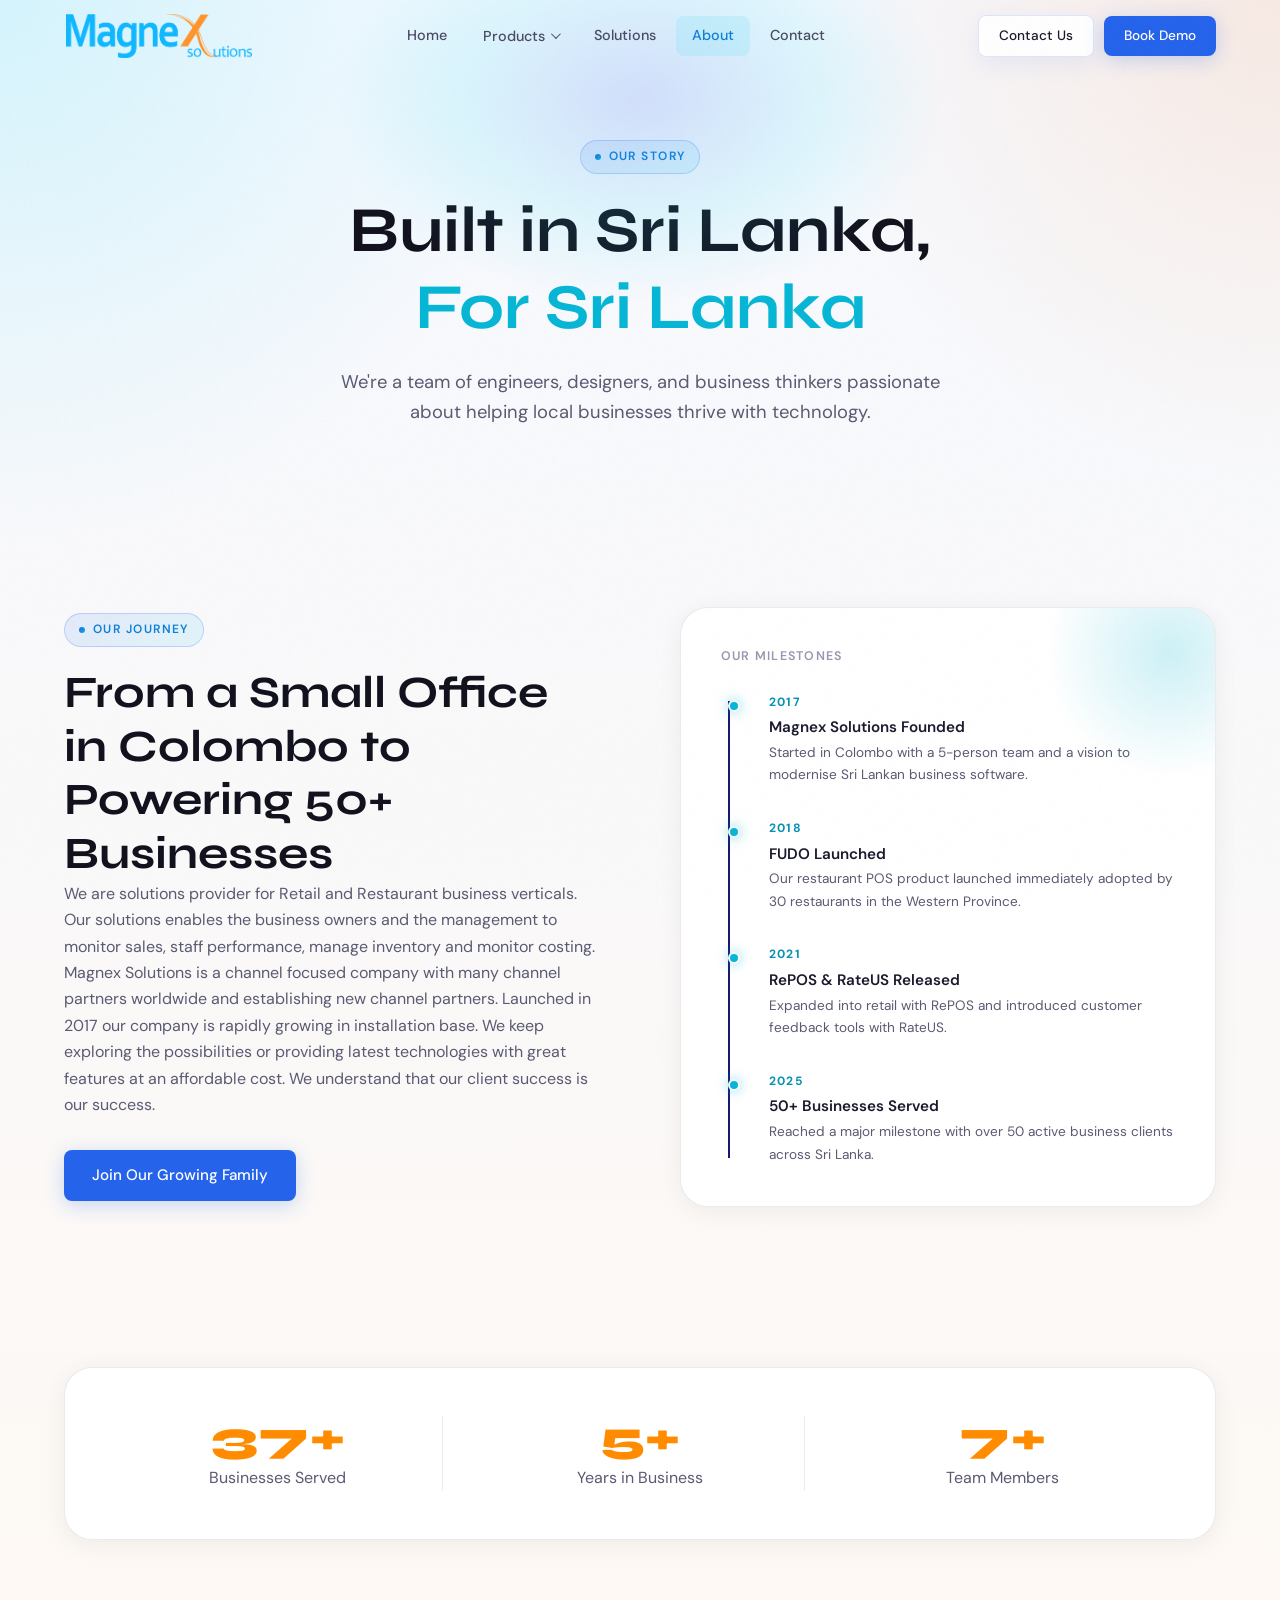
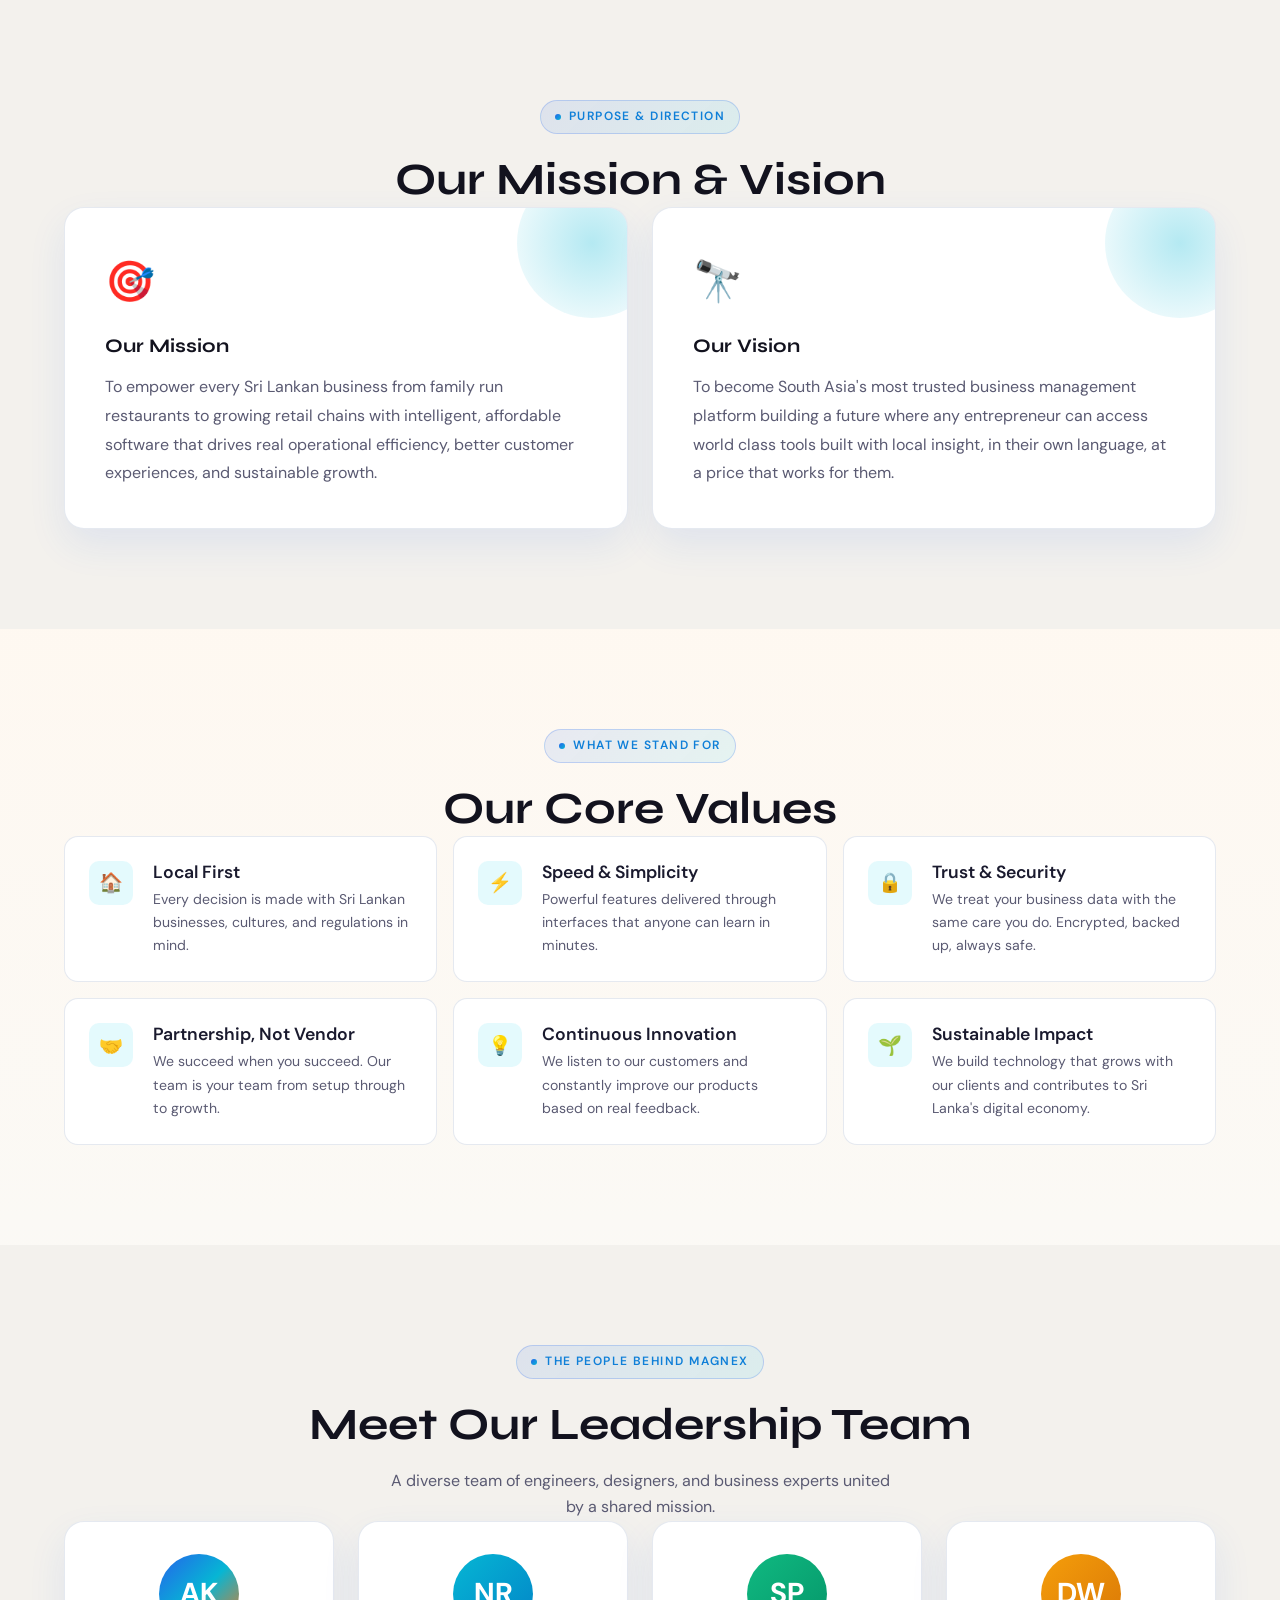
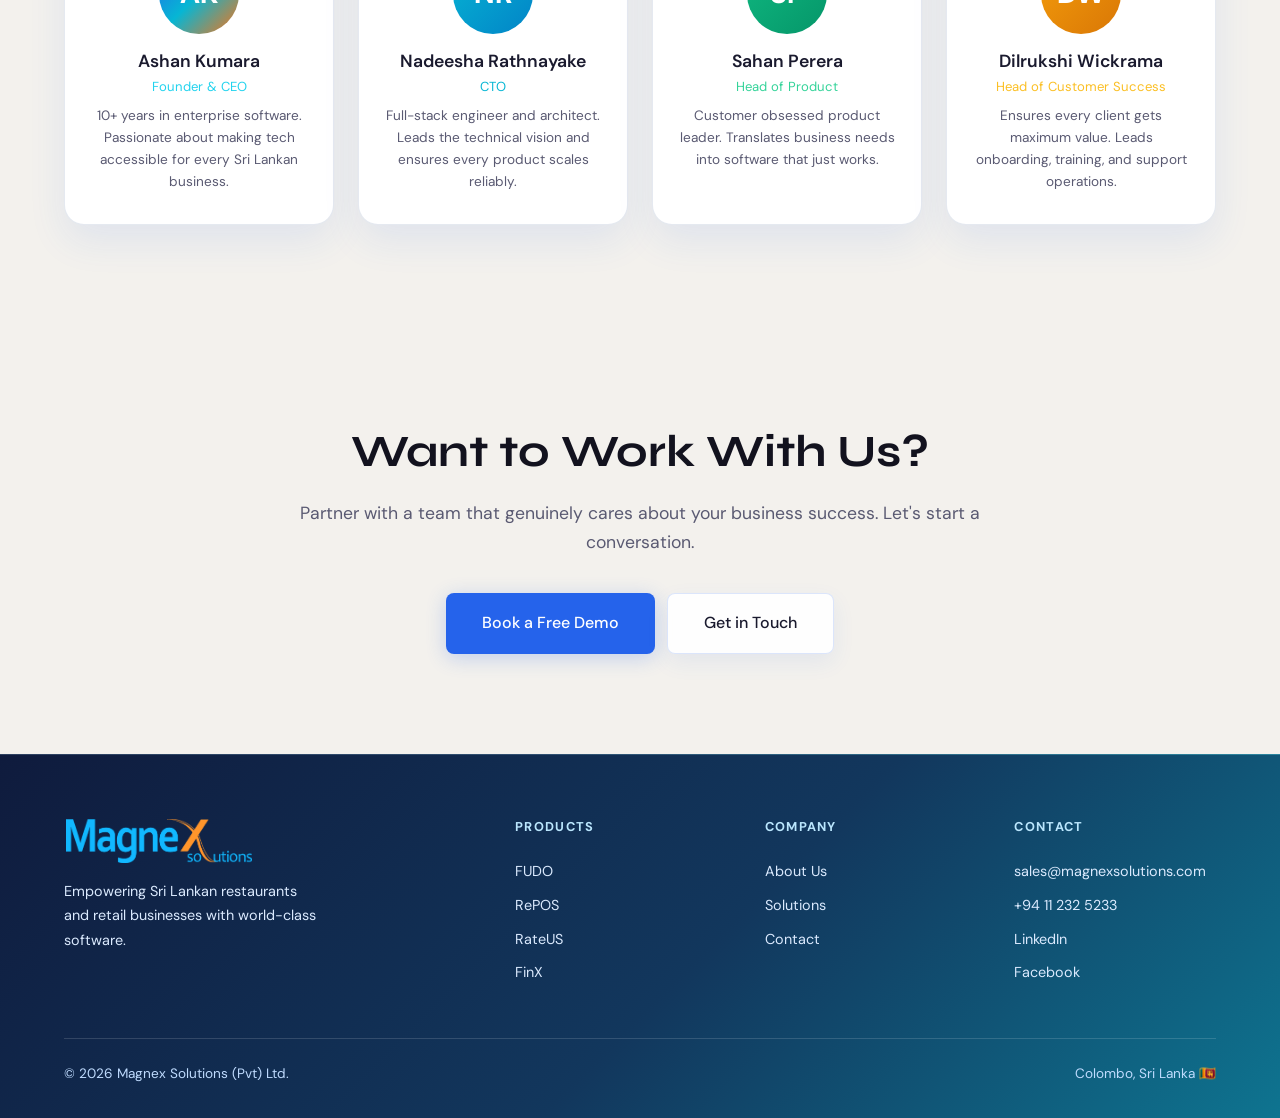
==== about.html @ f1405a0a "Changes in Brand, products and footer" ====
<!doctype html>
<html lang="en">
  <head>
    <meta charset="UTF-8" />
    <meta name="viewport" content="width=device-width, initial-scale=1.0" />
    <title>About - Magnex Solutions</title>
    <link rel="stylesheet" href="assets/css/style.css" />
    <style>
      .story-layout {
        display: grid;
        grid-template-columns: 1fr 1fr;
        gap: 80px;
        align-items: center;
      }

      .story-left h2 {
        margin-bottom: 24px;
      }
      .story-left p {
        margin-bottom: 20px;
        font-size: 1rem;
        line-height: 1.8;
      }

      .story-visual {
        background: #ffffff;
        border: 1px solid rgba(0, 0, 0, 0.08);
        border-radius: var(--radius-xl);
        padding: 40px;
        box-shadow: 0 4px 24px rgba(0, 0, 0, 0.06);
        position: relative;
        overflow: hidden;
      }

      .story-visual::before {
        content: "";
        position: absolute;
        top: -80px;
        right: -80px;
        width: 250px;
        height: 250px;
        background: radial-gradient(
          circle,
          rgba(6, 182, 212, 0.2),
          transparent 70%
        );
      }

      .timeline {
        position: relative;
        padding-left: 24px;
      }

      .timeline::before {
        content: "";
        position: absolute;
        left: 7px;
        top: 8px;
        width: 2px;
        height: calc(100% - 16px);
        background: rgb(24, 24, 114);
      }

      .timeline-item {
        position: relative;
        padding: 0 0 32px 24px;
      }

      .timeline-item::before {
        content: "";
        position: absolute;
        left: -17px;
        top: 7px;
        width: 12px;
        height: 12px;
        border-radius: 50%;
        background: #06b6d4;
        border: 2px solid var(--bg-primary);
        box-shadow: 0 0 12px rgba(6, 182, 212, 0.5);
      }

      .timeline-item:last-child {
        padding-bottom: 0;
      }

      .timeline-year {
        font-size: 0.75rem;
        font-weight: 700;
        letter-spacing: 0.1em;
        color: #0891b2;
        margin-bottom: 6px;
      }

      .timeline-item h5 {
        margin-bottom: 4px;
        font-size: 0.95rem;
      }
      .timeline-item p {
        font-size: 0.85rem;
      }

      /* Mission/Vision */
      .mv-grid {
        display: grid;
        grid-template-columns: 1fr 1fr;
        gap: 24px;
      }

      .mv-card {
        padding: 40px;
        position: relative;
        overflow: hidden;
      }

      .mv-card::before {
        content: "";
        position: absolute;
        top: -40px;
        right: -40px;
        width: 150px;
        height: 150px;
        border-radius: 50%;
        opacity: 0.3;
      }

      .mv-card.mission::before {
        background: radial-gradient(circle, #06b6d4, transparent);
      }
      .mv-card.vision::before {
        background: radial-gradient(circle, #06b6d4, transparent);
      }

      .mv-icon {
        font-size: 2.5rem;
        margin-bottom: 20px;
      }
      .mv-card h3 {
        margin-bottom: 16px;
      }
      .mv-card p {
        font-size: 1rem;
        line-height: 1.8;
      }

      /* Values */
      .values-grid {
        display: grid;
        grid-template-columns: repeat(3, 1fr);
        gap: 16px;
      }

      /* Team */
      .team-grid {
        display: grid;
        grid-template-columns: repeat(4, 1fr);
        gap: 24px;
      }

      /* Stats banner */
      .stats-banner {
        background: #ffffff;
        border: 1px solid rgba(0, 0, 0, 0.08);
        border-radius: var(--radius-xl);
        padding: 48px;
        box-shadow: 0 4px 24px rgba(0, 0, 0, 0.06);
        display: grid;
        grid-template-columns: repeat(3, 1fr);
        gap: 32px;
        text-align: center;
      }

      .stats-banner-item {
        padding: 0 20px;
        border-right: 1px solid var(--border-subtle);
      }
      .stats-banner-item:last-child {
        border-right: none;
      }

      @media (max-width: 1024px) {
        .team-grid {
          grid-template-columns: repeat(2, 1fr);
        }
        .stats-banner {
          grid-template-columns: repeat(2, 1fr);
        }
        .stats-banner-item:nth-child(2) {
          border-right: none;
        }
      }

      @media (max-width: 768px) {
        .story-layout {
          grid-template-columns: 1fr;
          gap: 40px;
        }
        .mv-grid {
          grid-template-columns: 1fr;
        }
        .values-grid {
          grid-template-columns: 1fr;
        }
        .team-grid {
          grid-template-columns: repeat(2, 1fr);
        }
        .stats-banner {
          grid-template-columns: 1fr 1fr;
          padding: 32px;
        }
      }
    </style>
  </head>
  <body>
    <div class="noise-overlay"></div>

    <!-- NAV -->
    <nav class="nav scrolled">
      <div class="container">
        <div class="nav__inner">
          <a href="index.html" class="nav__logo">
            <div class="nav__logo-icon nav__logo-icon--image">
              <img
                src="assets/images/logo.png"
                alt="Magnex Solutions logo"
                class="nav__logo-img"
              />
            </div>
          </a>
          <ul class="nav__links">
            <li class="nav__item">
              <a href="index.html" class="nav__link">Home</a>
            </li>
            <li class="nav__item">
              <button type="button" class="nav__link nav__link--dropdown">
                Products
              </button>
              <div class="nav__dropdown">
                <a href="fudo.html" class="nav__dropdown-link">FUDO</a>
                <a href="repos.html" class="nav__dropdown-link">RePOS</a>
                <!--<a href="rateus.html" class="nav__dropdown-link">RateUS</a>-->
                <!-- <a href="finx.html" class="nav__dropdown-link">FinX</a> -->
              </div>
            </li>
            <li class="nav__item">
              <a href="solutions.html" class="nav__link">Solutions</a>
            </li>
            <li class="nav__item">
              <a href="about.html" class="nav__link active">About</a>
            </li>
            <li class="nav__item">
              <a href="contact.html" class="nav__link">Contact</a>
            </li>
          </ul>
          <div class="nav__actions">
            <a href="contact.html" class="btn btn-secondary btn-sm"
              >Contact Us</a
            >
            <a href="contact.html#demo" class="btn btn-primary btn-sm"
              >Book Demo</a
            >
          </div>
          <button class="nav__hamburger" aria-label="Toggle menu">
            <span></span><span></span><span></span>
          </button>
        </div>
      </div>
    </nav>
    <div class="nav__mobile">
      <a href="index.html" class="nav__link">Home</a>

      <div class="nav__mobile-products">
        <a href="fudo.html" class="nav__link">FUDO</a>
        <a href="repos.html" class="nav__link">RePOS</a>
        <a href="rateus.html" class="nav__link">RateUS</a>
        <a href="finx.html" class="nav__link">FinX</a>
      </div>
      <a href="solutions.html" class="nav__link">Solutions</a>
      <a href="about.html" class="nav__link">About</a>
      <a href="contact.html" class="nav__link">Contact</a>
      <a href="contact.html#demo" class="btn btn-primary">Book a Free Demo</a>
    </div>

    <!-- PAGE HERO -->
    <div class="page-hero">
      <div class="container">
        <span class="section-label">Our Story</span>
        <h1>
          Built in Sri Lanka,<br /><span class="gradient-text"
            >For Sri Lanka</span
          >
        </h1>
        <p>
          We're a team of engineers, designers, and business thinkers passionate
          about helping local businesses thrive with technology.
        </p>
      </div>
    </div>

    <!-- STORY SECTION -->
    <section class="section">
      <div class="container">
        <div class="story-layout">
          <div class="reveal">
            <span class="section-label">Our Journey</span>
            <h2>From a Small Office in Colombo to Powering 50+ Businesses</h2>
            <p>
              We are solutions provider for Retail and Restaurant business
              verticals. Our solutions enables the business owners and the
              management to monitor sales, staff performance, manage inventory
              and monitor costing. Magnex Solutions is a channel focused company
              with many channel partners worldwide and establishing new channel
              partners. Launched in 2017 our company is rapidly growing in
              installation base. We keep exploring the possibilities or
              providing latest technologies with great features at an affordable
              cost. We understand that our client success is our success.
            </p>
            <a href="contact.html#demo" class="btn btn-primary mt-4"
              >Join Our Growing Family</a
            >
          </div>

          <div class="story-visual reveal">
            <h4
              style="
                color: var(--text-muted);
                font-size: 0.78rem;
                letter-spacing: 0.1em;
                text-transform: uppercase;
                margin-bottom: 28px;
              "
            >
              Our Milestones
            </h4>
            <div class="timeline">
              <div class="timeline-item">
                <div class="timeline-year" style="color: #0891b2">2017</div>
                <h5>Magnex Solutions Founded</h5>
                <p>
                  Started in Colombo with a 5-person team and a vision to
                  modernise Sri Lankan business software.
                </p>
              </div>
              <div class="timeline-item">
                <div class="timeline-year" style="color: #0891b2">2018</div>
                <h5>FUDO Launched</h5>
                <p>
                  Our restaurant POS product launched immediately adopted by 30
                  restaurants in the Western Province.
                </p>
              </div>
              <div class="timeline-item">
                <div class="timeline-year" style="color: #0891b2">2021</div>
                <h5>RePOS & RateUS Released</h5>
                <p>
                  Expanded into retail with RePOS and introduced customer
                  feedback tools with RateUS.
                </p>
              </div>
              <div class="timeline-item">
                <div class="timeline-year" style="color: #0891b2">2025</div>
                <h5>50+ Businesses Served</h5>
                <p>
                  Reached a major milestone with over 50 active business clients
                  across Sri Lanka.
                </p>
              </div>
            </div>
          </div>
        </div>
      </div>
    </section>

    <!-- STATS BANNER -->
    <section class="section--sm">
      <div class="container">
        <div class="stats-banner reveal">
          <div
            class="stats-banner-item"
            style="border-color: rgba(0, 0, 0, 0.08)"
          >
            <div class="stat-number">
              <span data-counter data-target="50" data-suffix="+">50+</span>
            </div>
            <p>Businesses Served</p>
          </div>
          <!--<div
            class="stats-banner-item"
            style="border-color: rgba(0, 0, 0, 0.08)"
          >
            <div class="stat-number">
              <span data-counter data-target="4" data-suffix="+">4+</span>
            </div>
            <p>Flagship Products</p>
          </div>-->
          <div
            class="stats-banner-item"
            style="border-color: rgba(0, 0, 0, 0.08)"
          >
            <div class="stat-number">
              <span data-counter data-target="8+" data-suffix="+">8+</span>
            </div>
            <p>Years in Business</p>
          </div>
          <div
            class="stats-banner-item"
            style="border-color: rgba(0, 0, 0, 0.08)"
          >
            <div class="stat-number">
              <span data-counter data-target="10" data-suffix="+">10</span>
            </div>
            <p>Team Members</p>
          </div>
        </div>
      </div>
    </section>

    <!-- MISSION & VISION -->
    <section class="section" style="background: #f3f1ed">
      <div class="container">
        <div class="text-center mb-5">
          <span class="section-label">Purpose & Direction</span>
          <h2>Our Mission & Vision</h2>
        </div>
        <div class="mv-grid">
          <div class="card mv-card mission reveal">
            <div class="mv-icon">🎯</div>
            <h3>Our Mission</h3>
            <p>
              To empower every Sri Lankan business from family run restaurants
              to growing retail chains with intelligent, affordable software
              that drives real operational efficiency, better customer
              experiences, and sustainable growth.
            </p>
          </div>
          <div class="card mv-card vision reveal">
            <div class="mv-icon">🔭</div>
            <h3>Our Vision</h3>
            <p>
              To become South Asia's most trusted business management platform
              building a future where any entrepreneur can access world class
              tools built with local insight, in their own language, at a price
              that works for them.
            </p>
          </div>
        </div>
      </div>
    </section>

    <!-- VALUES -->
    <section class="section">
      <div class="container">
        <div class="text-center mb-5">
          <span class="section-label">What We Stand For</span>
          <h2>Our Core Values</h2>
        </div>
        <div class="values-grid">
          <div class="value-item reveal">
            <div class="value-icon">🏠</div>
            <div>
              <h4>Local First</h4>
              <p>
                Every decision is made with Sri Lankan businesses, cultures, and
                regulations in mind.
              </p>
            </div>
          </div>
          <div class="value-item reveal">
            <div class="value-icon">⚡</div>
            <div>
              <h4>Speed & Simplicity</h4>
              <p>
                Powerful features delivered through interfaces that anyone can
                learn in minutes.
              </p>
            </div>
          </div>
          <div class="value-item reveal">
            <div class="value-icon">🔒</div>
            <div>
              <h4>Trust & Security</h4>
              <p>
                We treat your business data with the same care you do.
                Encrypted, backed up, always safe.
              </p>
            </div>
          </div>
          <div class="value-item reveal">
            <div class="value-icon">🤝</div>
            <div>
              <h4>Partnership, Not Vendor</h4>
              <p>
                We succeed when you succeed. Our team is your team from setup
                through to growth.
              </p>
            </div>
          </div>
          <div class="value-item reveal">
            <div class="value-icon">💡</div>
            <div>
              <h4>Continuous Innovation</h4>
              <p>
                We listen to our customers and constantly improve our products
                based on real feedback.
              </p>
            </div>
          </div>
          <div class="value-item reveal">
            <div class="value-icon">🌱</div>
            <div>
              <h4>Sustainable Impact</h4>
              <p>
                We build technology that grows with our clients and contributes
                to Sri Lanka's digital economy.
              </p>
            </div>
          </div>
        </div>
      </div>
    </section>

    <!-- TEAM -->
    <section class="section" style="background: #f3f1ed">
      <div class="container">
        <div class="text-center mb-5">
          <span class="section-label">The People Behind Magnex</span>
          <h2>Meet Our Leadership Team</h2>
          <p style="max-width: 520px; margin: 16px auto 0">
            A diverse team of engineers, designers, and business experts united
            by a shared mission.
          </p>
        </div>
        <div class="team-grid">
          <div class="card team-card reveal">
            <div class="team-avatar">AK</div>
            <h4>Ashan Kumara</h4>
            <p
              style="
                color: var(--accent-light);
                font-size: 0.82rem;
                margin-bottom: 8px;
              "
            >
              Founder & CEO
            </p>
            <p>
              10+ years in enterprise software. Passionate about making tech
              accessible for every Sri Lankan business.
            </p>
          </div>
          <div class="card team-card reveal">
            <div
              class="team-avatar"
              style="background: linear-gradient(135deg, var(--cyan), #0284c7)"
            >
              NR
            </div>
            <h4>Nadeesha Rathnayake</h4>
            <p
              style="color: var(--cyan); font-size: 0.82rem; margin-bottom: 8px"
            >
              CTO
            </p>
            <p>
              Full-stack engineer and architect. Leads the technical vision and
              ensures every product scales reliably.
            </p>
          </div>
          <div class="card team-card reveal">
            <div
              class="team-avatar"
              style="background: linear-gradient(135deg, #10b981, #059669)"
            >
              SP
            </div>
            <h4>Sahan Perera</h4>
            <p style="color: #34d399; font-size: 0.82rem; margin-bottom: 8px">
              Head of Product
            </p>
            <p>
              Customer obsessed product leader. Translates business needs into
              software that just works.
            </p>
          </div>
          <div class="card team-card reveal">
            <div
              class="team-avatar"
              style="background: linear-gradient(135deg, #f59e0b, #d97706)"
            >
              DW
            </div>
            <h4>Dilrukshi Wickrama</h4>
            <p style="color: #fbbf24; font-size: 0.82rem; margin-bottom: 8px">
              Head of Customer Success
            </p>
            <p>
              Ensures every client gets maximum value. Leads onboarding,
              training, and support operations.
            </p>
          </div>
        </div>
      </div>
    </section>

    <!-- CTA -->
    <section class="cta-section" style="background: #f3f1ed">
      <div class="cta-bg"><div class="cta-bg__orb1"></div></div>
      <div class="container">
        <div class="cta-inner reveal">
          <h2>Want to Work With Us?</h2>
          <p>
            Partner with a team that genuinely cares about your business
            success. Let's start a conversation.
          </p>
          <div class="btn-group" style="justify-content: center">
            <a href="contact.html#demo" class="btn btn-primary btn-lg"
              >Book a Free Demo</a
            >
            <a href="contact.html" class="btn btn-secondary btn-lg"
              >Get in Touch</a
            >
          </div>
        </div>
      </div>
    </section>

    <footer class="footer">
      <div class="container">
        <div class="footer__grid">
          <div class="footer__brand">
            <a href="index.html" class="nav__logo">
              <div class="nav__logo-icon nav__logo-icon--image">
                <img
                  src="assets/images/logo.png"
                  alt="Magnex Solutions logo"
                  class="nav__logo-img"
                />
              </div>
            </a>
            <p>
              Empowering Sri Lankan restaurants and retail businesses with
              world-class software.
            </p>
          </div>
          <div class="footer__col">
            <h5>Products</h5>
            <a href="fudo.html">FUDO</a><a href="repos.html">RePOS</a>
            <a href="rateus.html">RateUS</a><a href="finx.html">FinX</a>
          </div>
          <div class="footer__col">
            <h5>Company</h5>
            <a href="about.html">About Us</a
            ><a href="solutions.html">Solutions</a
            ><a href="contact.html">Contact</a>
          </div>
          <div class="footer__col">
            <h5>Contact</h5>
            <a href="mailto:sales@magnexsolutions.com"
              >sales@magnexsolutions.com</a
            >
            <a href="tel:+94112345678">+94 11 232 5233</a>
            <a
              href="https://www.linkedin.com/company/magnex-solutions/?originalSubdomain=lk"
              >LinkedIn</a
            >
            <a href="https://www.facebook.com/magnexsolutions/">Facebook</a>
          </div>
        </div>
        <div class="footer__bottom">
          <span>© 2026 Magnex Solutions (Pvt) Ltd.</span>
          <span>Colombo, Sri Lanka 🇱🇰</span>
        </div>
      </div>
    </footer>
    <script src="assets/js/main.js"></script>
  </body>
</html>
---- assets/css/style.css ----
/* ============================================================
   MAGNEX SOLUTIONS — GLOBAL STYLESHEET
   Modern Color Theme
   ============================================================ */

@import url('https://fonts.googleapis.com/css2?family=Clash+Display:wght@400;500;600;700&family=Syne:wght@400;500;600;700;800&family=DM+Sans:ital,opsz,wght@0,9..40,300;0,9..40,400;0,9..40,500;1,9..40,300&display=swap');

/* ── CSS VARIABLES ─────────────────────────────────────────── */
:root {
  --bg-primary:    #f6f9ff;
  --bg-secondary:  #eef6ff;
  --bg-card:       #ffffff;
  --bg-card-hover: #f4fbff;
  --bg-glass:      rgba(255, 255, 255, 0.84);

  --accent:        #2563eb;
  --accent-mid:    #0f7fd8;
  --accent-light:  #22d3ee;
  --accent-glow:   rgba(37, 99, 235, 0.24);
  --accent-subtle: rgba(37, 99, 235, 0.1);

  --orange:        #f97316;
  --orange-mid:    #ea580c;
  --orange-light:  #fbbf24;
  --orange-glow:   rgba(249, 115, 22, 0.25);
  --orange-subtle: rgba(249, 115, 22, 0.1);

  --cyan:          #06b6d4;
  --cyan-subtle:   rgba(6, 182, 212, 0.1);

  --green:         #10b981;
  --magenta:       #d946ef;
  --text-primary:  #1a1a2e;
  --text-secondary:#5a5a72;
  --text-muted:    #9898b0;
  --border:        rgba(37, 99, 235, 0.24);
  --border-subtle: rgba(45, 78, 135, 0.12);

  --nav-height:    72px;
  --radius-sm:     8px;
  --radius-md:     14px;
  --radius-lg:     20px;
  --radius-xl:     28px;

  --shadow-card:   0 16px 38px rgba(37, 99, 235, 0.09), 0 1px 0 rgba(255,255,255,0.9) inset;
  --shadow-glow:   0 0 44px rgba(34, 211, 238, 0.18);
  --transition:    all 0.25s cubic-bezier(0.4, 0, 0.2, 1);
}

/* ── RESET & BASE ───────────────────────────────────────────── */
*, *::before, *::after { box-sizing: border-box; margin: 0; padding: 0; }

html {
  scroll-behavior: smooth;
  font-size: 16px;
  -webkit-font-smoothing: antialiased;
}

body {
  background:
    radial-gradient(circle at top left, rgba(34, 211, 238, 0.16), transparent 34rem),
    radial-gradient(circle at top right, rgba(249, 115, 22, 0.12), transparent 30rem),
    linear-gradient(180deg, #f6f9ff 0%, #fff8f0 48%, #f3fbff 100%);
  color: var(--text-primary);
  font-family: 'DM Sans', sans-serif;
  font-weight: 400;
  line-height: 1.65;
  overflow-x: hidden;
}

img { max-width: 100%; display: block; }
a  { color: inherit; text-decoration: none; }
ul { list-style: none; }

/* ── TYPOGRAPHY ─────────────────────────────────────────────── */
.display-font { font-family: 'Syne', sans-serif; }

h1, h2, h3 { font-family: 'Syne', sans-serif; font-weight: 700; line-height: 1.2; color: #12121e; }
h4, h5, h6 { font-family: 'DM Sans', sans-serif; font-weight: 600; line-height: 1.3; color: #1a1a2e; }

h1 { font-size: clamp(2.4rem, 5vw, 4.2rem); }
h2 { font-size: clamp(1.8rem, 3.5vw, 3rem); }
h3 { font-size: clamp(1.3rem, 2vw, 1.8rem); }
h4 { font-size: 1.1rem; }

p { color: var(--text-secondary); }

.gradient-text {
  background: #06b6d4;
  -webkit-background-clip: text;
  -webkit-text-fill-color: transparent;
  background-clip: text;
}

.section-label {
  display: inline-flex;
  align-items: center;
  gap: 8px;
  font-size: 0.75rem;
  font-weight: 600;
  letter-spacing: 0.12em;
  text-transform: uppercase;
  color: var(--accent-mid);
  background: linear-gradient(135deg, rgba(37, 99, 235, 0.1), rgba(34, 211, 238, 0.11));
  border: 1px solid rgba(37, 99, 235, 0.22);
  padding: 6px 14px;
  border-radius: 100px;
  margin-bottom: 1.2rem;
}

.section-label::before {
  content: '';
  display: block;
  width: 6px; height: 6px;
  background: linear-gradient(135deg, #2563eb, #06b6d4);
  border-radius: 50%;
}

/* ── LAYOUT UTILITIES ───────────────────────────────────────── */
.container {
  max-width: 1200px;
  margin: 0 auto;
  padding: 0 24px;
}

.container--wide {
  max-width: 1400px;
  margin: 0 auto;
  padding: 0 24px;
}

.section { padding: 100px 0; }
.section--sm { padding: 60px 0; }

.text-center { text-align: center; }

.grid-2 { display: grid; grid-template-columns: repeat(2, 1fr); gap: 24px; }
.grid-3 { display: grid; grid-template-columns: repeat(3, 1fr); gap: 24px; }
.grid-4 { display: grid; grid-template-columns: repeat(4, 1fr); gap: 24px; }

.flex { display: flex; }
.flex-center { display: flex; align-items: center; justify-content: center; }
.flex-between { display: flex; align-items: center; justify-content: space-between; }

.mt-1 { margin-top: 8px; }
.mt-2 { margin-top: 16px; }
.mt-3 { margin-top: 24px; }
.mt-4 { margin-top: 32px; }
.mt-5 { margin-top: 48px; }
.mt-6 { margin-top: 64px; }

.mb-1 { margin-bottom: 8px; }
.mb-2 { margin-bottom: 16px; }
.mb-3 { margin-bottom: 24px; }
.mb-4 { margin-bottom: 32px; }

/* ── BUTTONS ────────────────────────────────────────────────── */
.btn {
  display: inline-flex;
  align-items: center;
  gap: 8px;
  padding: 13px 28px;
  border-radius: var(--radius-sm);
  font-family: 'DM Sans', sans-serif;
  font-size: 0.95rem;
  font-weight: 500;
  cursor: pointer;
  border: none;
  transition: var(--transition);
  white-space: nowrap;
  text-decoration: none;
}

.btn-primary {
  background: #2563eb;
  color: #fff;
  box-shadow: 0 4px 20px var(--accent-glow);
}
.btn-primary:hover {
  transform: translateY(-2px);
  box-shadow: 0 8px 32px var(--accent-glow);
  background: #1d4ed8;
}

.btn-secondary {
  background: rgba(255, 255, 255, 0.9);
  color: var(--text-primary);
  border: 1px solid rgba(37,99,235,0.16);
  box-shadow: 0 8px 22px rgba(37,99,235,0.08);
}
.btn-secondary:hover {
  background: #ecfeff;
  border-color: rgba(6,182,212,0.35);
  transform: translateY(-2px);
  box-shadow: 0 4px 12px rgba(0,0,0,0.08);
}

.btn-ghost {
  background: transparent;
  color: #2563eb;
  padding: 13px 20px;
}
.btn-ghost:hover { color: #fff; }

.btn-lg { padding: 16px 36px; font-size: 1rem; }
.btn-sm { padding: 9px 20px; font-size: 0.85rem; }

.btn-group {
  display: flex;
  gap: 12px;
  flex-wrap: wrap;
}

/* ── NAVIGATION ─────────────────────────────────────────────── */
.nav {
  position: fixed;
  top: 0; left: 0; right: 0;
  z-index: 1000;
  height: var(--nav-height);
  transition: var(--transition);
}

.nav.scrolled {
  background: rgba(255, 255, 255, 0.9);
  backdrop-filter: blur(20px);
  -webkit-backdrop-filter: blur(20px);
  border-bottom: 1px solid var(--border-subtle);
  box-shadow: 0 16px 36px rgba(37,99,235,0.12);
}

.nav__inner {
  display: flex;
  align-items: center;
  justify-content: space-between;
  height: var(--nav-height);
  gap: 32px;
}

.nav__logo {
  display: flex;
  align-items: center;
  gap: 10px;
  font-family: 'Syne', sans-serif;
  font-weight: 800;
  font-size: 1.3rem;
  color: #12121e;
  flex-shrink: 0;
}

.nav__logo-icon {
  width: 36px; height: 36px;
  background: linear-gradient(135deg, #2563eb, #06b6d4, #f97316);
  border-radius: 10px;
  display: flex;
  align-items: center;
  justify-content: center;
  font-size: 1rem;
  box-shadow: 0 0 24px rgba(37,99,235,0.26);
}

.nav__logo-img {
  width: 100%;
  height: 100%;
  object-fit: contain;
}

.nav__logo-icon--image {
  width: 190px;
  height: 44px;
  background: transparent;
  border-radius: 0;
  box-shadow: none;
}

.nav__links {
  display: flex;
  align-items: center;
  gap: 4px;
}

.nav__item {
  position: relative;
}

.nav__item::after {
  content: '';
  position: absolute;
  top: 100%;
  left: 0;
  right: 0;
  height: 12px;
  display: none;
}

.nav__item:hover::after,
.nav__item:focus-within::after {
  display: block;
}

.nav__link {
  display: inline-flex;
  align-items: center;
  padding: 8px 16px;
  border-radius: var(--radius-sm);
  font-size: 0.9rem;
  font-weight: 500;
  color: #4a4a62;
  transition: var(--transition);
  background: transparent;
  border: 0;
  font-family: inherit;
  cursor: pointer;
}
.nav__link:hover,
.nav__link.active { color: #0f7fd8; background: rgba(34,211,238,0.12); }

.nav__link--dropdown {
  display: inline-flex;
  align-items: center;
  gap: 6px;
}

.nav__link--dropdown::after {
  content: '';
  width: 7px;
  height: 7px;
  border-right: 1.5px solid currentColor;
  border-bottom: 1.5px solid currentColor;
  transform: rotate(45deg) translateY(-2px);
  transition: var(--transition);
}

.nav__item:hover .nav__link--dropdown::after,
.nav__item:focus-within .nav__link--dropdown::after {
  transform: rotate(225deg) translateY(-2px);
}

.nav__dropdown {
  position: absolute;
  top: calc(100% + 10px);
  left: 0;
  z-index: 20;
  min-width: 220px;
  padding: 10px;
  background: rgba(255, 255, 255, 0.97);
  border: 1px solid var(--border-subtle);
  border-radius: var(--radius-md);
  box-shadow: 0 18px 45px rgba(0, 0, 0, 0.14);
  opacity: 0;
  visibility: hidden;
  transform: translateY(8px);
  transition: var(--transition);
}

.nav__item:hover .nav__dropdown,
.nav__item:focus-within .nav__dropdown {
  opacity: 1;
  visibility: visible;
  transform: translateY(0);
}

.nav__dropdown-link {
  display: block;
  padding: 10px 12px;
  border-radius: var(--radius-sm);
  font-size: 0.88rem;
  font-weight: 500;
  color: #4a4a62;
  transition: var(--transition);
}

.nav__dropdown-link:hover,
.nav__dropdown-link.active {
  color: var(--accent-mid);
  background: rgba(34,211,238,0.12);
}

.nav__mobile-products {
  padding: 0 0 8px 0;
  display: grid;
  gap: 2px;
}

.nav__mobile-products .nav__link {
  font-size: 0.92rem;
  padding: 9px 16px;
  color: var(--text-secondary);
}

.nav__actions {
  display: flex;
  align-items: center;
  gap: 10px;
  flex-shrink: 0;
}

.nav__hamburger {
  display: none;
  flex-direction: column;
  gap: 5px;
  cursor: pointer;
  padding: 8px;
  border-radius: var(--radius-sm);
  background: transparent;
  border: none;
}

.nav__hamburger span {
  display: block;
  width: 22px; height: 2px;
  background: #10203f;
  border-radius: 2px;
  transition: var(--transition);
}

.nav__hamburger.open span:nth-child(1) { transform: translateY(7px) rotate(45deg); }
.nav__hamburger.open span:nth-child(2) { opacity: 0; }
.nav__hamburger.open span:nth-child(3) { transform: translateY(-7px) rotate(-45deg); }

.nav__mobile {
  display: none;
  position: fixed;
  top: var(--nav-height);
  left: 0; right: 0;
  background: rgba(255, 255, 255, 0.98);
  backdrop-filter: blur(20px);
  border-bottom: 1px solid var(--border-subtle);
  padding: 16px 24px 24px;
  flex-direction: column;
  gap: 4px;
  z-index: 999;
}

.nav__mobile.open { display: flex; }
.nav__mobile .nav__link { font-size: 1rem; padding: 12px 16px; }
.nav__mobile .btn { width: 100%; justify-content: center; margin-top: 8px; }

/* ── CARDS ──────────────────────────────────────────────────── */
.card {
  background: var(--bg-card);
  border: 1px solid var(--border-subtle);
  border-radius: var(--radius-lg);
  padding: 32px;
  transition: var(--transition);
  box-shadow: var(--shadow-card);
  position: relative;
  overflow: hidden;
}

.card:hover {
  border-color: rgba(37,99,235,0.32);
  background: var(--bg-card-hover);
  transform: translateY(-4px);
  box-shadow: 0 18px 42px rgba(37,99,235,0.14), 0 0 0 1px rgba(6,182,212,0.2);
}

.card__icon {
  width: 48px; height: 48px;
  border-radius: var(--radius-sm);
  display: flex;
  align-items: center;
  justify-content: center;
  font-size: 1.4rem;
  margin-bottom: 20px;
}

.card__icon--violet { background: rgba(217,70,239,0.12); }
.card__icon--cyan   { background: rgba(6,182,212,0.12); }
.card__icon--green  { background: rgba(16, 185, 129, 0.12); }
.card__icon--amber  { background: rgba(249, 115, 22, 0.12); }

.card h3 { font-size: 1.2rem; margin-bottom: 10px; color: #12121e; }
.card p   { font-size: 0.92rem; line-height: 1.6; color: var(--text-secondary); }

/* ── BADGES ─────────────────────────────────────────────────── */
.badge {
  display: inline-block;
  font-size: 0.72rem;
  font-weight: 600;
  letter-spacing: 0.05em;
  text-transform: uppercase;
  padding: 4px 10px;
  border-radius: 100px;
}

.badge--violet { background: rgba(217,70,239,0.12); color: #a21caf; border: 1px solid rgba(217,70,239,0.28); }
.badge--primary { background: rgba(37,99,235,0.1); color: #1d4ed8; border: 1px solid rgba(37,99,235,0.28); }
.badge--cyan   { background: rgba(6,182,212,0.12); color: #0e7490; border: 1px solid rgba(6,182,212,0.3); }
.badge--green  { background: rgba(16,185,129,0.12); color: #047857; border: 1px solid rgba(16,185,129,0.28); }
.badge--amber  { background: rgba(249,115,22,0.12); color: #c2410c; border: 1px solid rgba(249,115,22,0.28); }

/* ── DIVIDER ─────────────────────────────────────────────────── */
.divider {
  height: 1px;
  background: rgba(0,0,0,0.07);
}

/* ── PAGE HERO (inner pages) ─────────────────────────────────── */
.page-hero {
  padding: 140px 0 80px;
  text-align: center;
  position: relative;
  overflow: hidden;
}

.page-hero::before {
  content: '';
  position: absolute;
  top: -100px; left: 50%;
  transform: translateX(-50%);
  width: 600px; height: 400px;
  background: radial-gradient(ellipse, rgba(37,99,235,0.18) 0%, rgba(34,211,238,0.12) 42%, transparent 72%);
  pointer-events: none;
}

.page-hero h1 { margin-bottom: 20px; }
.page-hero p  { font-size: 1.15rem; max-width: 600px; margin: 0 auto; }

/* ── FOOTER ─────────────────────────────────────────────────── */
.footer {
  background: linear-gradient(135deg, #0f1b3d 0%, #12375d 55%, #0e7490 100%);
  border-top: 1px solid rgba(255,255,255,0.12);
  padding: 64px 0 32px;
}

.footer__grid {
  display: grid;
  grid-template-columns: 2fr 1fr 1fr 1fr;
  gap: 48px;
  margin-bottom: 48px;
}

.footer__brand p {
  font-size: 0.9rem;
  margin-top: 16px;
  max-width: 260px;
  line-height: 1.7;
}

.footer__col h5 {
  font-size: 0.8rem;
  font-weight: 700;
  letter-spacing: 0.1em;
  text-transform: uppercase;
  color: #bae6fd;
  margin-bottom: 20px;
}

.footer__col a {
  display: block;
  font-size: 0.9rem;
  color: #dbeafe;
  padding: 5px 0;
  transition: var(--transition);
}
.footer__brand p { color: #dbeafe; }
.footer__col a:hover { color: #fbbf24; }

.footer__bottom {
  border-top: 1px solid rgba(255,255,255,0.14);
  padding-top: 24px;
  display: flex;
  align-items: center;
  justify-content: space-between;
  font-size: 0.85rem;
  color: #bfdbfe;
}

/* ── NOISE TEXTURE OVERLAY ───────────────────────────────────── */
.noise-overlay {
  position: fixed;
  top: 0; left: 0; right: 0; bottom: 0;
  pointer-events: none;
  z-index: 9999;
  opacity: 0.012;
  background-image: url("data:image/svg+xml,%3Csvg viewBox='0 0 256 256' xmlns='http://www.w3.org/2000/svg'%3E%3Cfilter id='n'%3E%3CfeTurbulence type='fractalNoise' baseFrequency='0.9' numOctaves='4' stitchTiles='stitch'/%3E%3C/filter%3E%3Crect width='100%25' height='100%25' filter='url(%23n)'/%3E%3C/svg%3E");
}

/* ── GLOW ORBS ───────────────────────────────────────────────── */
.glow-orb {
  position: absolute;
  border-radius: 50%;
  pointer-events: none;
  filter: blur(80px);
  opacity: 0.35;
}

/* ── ANIMATIONS ─────────────────────────────────────────────── */
@keyframes fadeUp {
  from { opacity: 0; transform: translateY(24px); }
  to   { opacity: 1; transform: translateY(0); }
}

@keyframes fadeIn {
  from { opacity: 0; }
  to   { opacity: 1; }
}

@keyframes pulse {
  0%, 100% { opacity: 1; }
  50%       { opacity: 0.5; }
}

@keyframes float {
  0%, 100% { transform: translateY(0); }
  50%       { transform: translateY(-12px); }
}

.animate-up { animation: fadeUp 0.7s ease forwards; }
.animate-in { animation: fadeIn 0.7s ease forwards; }

/* ── FEATURE LIST ────────────────────────────────────────────── */
.feature-list {
  display: flex;
  flex-direction: column;
  gap: 12px;
  margin-top: 16px;
}

.feature-list li {
  display: flex;
  align-items: flex-start;
  gap: 10px;
  font-size: 0.9rem;
  color: var(--text-secondary);
}

.feature-list li::before {
  content: '✓';
  display: flex;
  align-items: center;
  justify-content: center;
  width: 20px; height: 20px;
  background: white;
  border-radius: 50%;
  color: var(--accent-light);
  font-size: 0.7rem;
  flex-shrink: 0;
  margin-top: 1px;
  font-weight: 700;
}

/* ── STAT NUMBERS ────────────────────────────────────────────── */
.stat-number {
  font-family: 'Syne', sans-serif;
  font-weight: 800;
  font-size: 2.8rem;
  background: #FF8C00;
  -webkit-background-clip: text;
  -webkit-text-fill-color: transparent;
  background-clip: text;
  line-height: 1;
  margin-bottom: 4px;
}

/* ── FORM ELEMENTS ───────────────────────────────────────────── */
.form-group {
  display: flex;
  flex-direction: column;
  gap: 8px;
}

.form-group label {
  font-size: 0.85rem;
  font-weight: 500;
  color: #4a4a62;
}

.form-group input,
.form-group textarea,
.form-group select {
  background: #FFFFFF;
  border: 1px solid rgba(0,0,0,0.1);
  border-radius: var(--radius-sm);
  padding: 13px 16px;
  color: #1a1a2e;
  font-family: 'DM Sans', sans-serif;
  font-size: 0.95rem;
  transition: var(--transition);
  width: 100%;
  outline: none;
}

.form-group input:focus,
.form-group textarea:focus,
.form-group select:focus {
  border-color: var(--accent);
  box-shadow: 0 0 0 3px var(--accent-glow);
}

.form-group input::placeholder,
.form-group textarea::placeholder { color: #b0b0c8; }

.form-group textarea { resize: vertical; min-height: 140px; }

.form-error {
  font-size: 0.8rem;
  color: #f87171;
  display: none;
}

.form-error.visible { display: block; }
.form-group.error input,
.form-group.error textarea { border-color: #f87171; }

.form-success {
  display: none;
  padding: 16px;
  background: rgba(16, 185, 129, 0.1);
  border: 1px solid rgba(16, 185, 129, 0.3);
  border-radius: var(--radius-sm);
  color: #34d399;
  font-size: 0.9rem;
  text-align: center;
}
.form-success.visible { display: block; }

/* ── SCROLL REVEAL ───────────────────────────────────────────── */
.reveal {
  opacity: 0;
  transform: translateY(20px);
  transition: opacity 0.6s ease, transform 0.6s ease;
}

.reveal.revealed {
  opacity: 1;
  transform: none;
}

/* ── PRODUCT TAG ─────────────────────────────────────────────── */
.product-card {
  position: relative;
  overflow: hidden;
}

.product-card::before {
  content: '';
  position: absolute;
  top: 0; left: 0; right: 0;
  height: 3px;
  background: linear-gradient(90deg, #06b6d4, #FF8C00);
  border-radius: var(--radius-lg) var(--radius-lg) 0 0;
  opacity: 0;
  transition: var(--transition);
}

.product-card:hover::before { opacity: 1; }

/* ── TESTIMONIAL ─────────────────────────────────────────────── */
.testimonial-stars {
  color: #fbbf24;
  font-size: 1rem;
  letter-spacing: 2px;
  margin-bottom: 12px;
}

.testimonial-author {
  display: flex;
  align-items: center;
  gap: 12px;
  margin-top: 20px;
}

/*.testimonial-avatar {
  width: 44px; height: 44px;
  border-radius: 50%;
  background: linear-gradient(135deg, #2563eb, #06b6d4, #f97316);
  display: flex;
  align-items: center;
  justify-content: center;
  font-weight: 700;
  font-size: 0.95rem;
  color: #fff;
  flex-shrink: 0;
}*/

.testimonial-author-info h5 {
  font-size: 0.9rem;
  font-weight: 600;
  color: var(--text-primary);
}

.testimonial-author-info p {
  font-size: 0.8rem;
  color: var(--text-muted);
}

/* ── CTA SECTION ─────────────────────────────────────────────── */
.cta-section {
  padding: 100px 0;
  position: relative;
  overflow: hidden;
  text-align: center;
}

.cta-inner {
  max-width: 700px;
  margin: 0 auto;
  position: relative;
  z-index: 1;
}

.cta-inner h2 { margin-bottom: 20px; }
.cta-inner p  { font-size: 1.1rem; margin-bottom: 36px; }

/* ── SOLUTION TABS ───────────────────────────────────────────── */
.tab-nav {
  display: flex;
  gap: 4px;
  background: rgba(255,255,255,0.82);
  border: 1px solid rgba(37,99,235,0.14);
  border-radius: var(--radius-md);
  padding: 4px;
  width: fit-content;
  margin-bottom: 48px;
}

.tab-btn {
  padding: 10px 24px;
  border-radius: 10px;
  border: none;
  background: transparent;
  color: var(--text-secondary);
  font-family: 'DM Sans', sans-serif;
  font-size: 0.9rem;
  font-weight: 500;
  cursor: pointer;
  transition: var(--transition);
}

.tab-btn.active {
  background: linear-gradient(135deg, #2563eb, #06b6d4);
  color: #fff;
  box-shadow: 0 4px 16px var(--accent-glow);
}

.tab-btn:hover:not(.active) {
  background: #e0f2fe;
  color: var(--text-primary);
}

.tab-panel { display: none; }
.tab-panel.active { display: block; }

/* ── VALUES GRID ─────────────────────────────────────────────── */
.value-item {
  display: flex;
  align-items: flex-start;
  gap: 20px;
  padding: 24px;
  border-radius: var(--radius-md);
  border: 1px solid var(--border-subtle);
  background: var(--bg-card);
  transition: var(--transition);
}

.value-item:hover { border-color: rgba(37,99,235,0.28); background: #FFFFFF; box-shadow: 0 14px 28px rgba(37,99,235,0.1); }

.value-icon {
  width: 44px; height: 44px;
  flex-shrink: 0;
  border-radius: 10px;
  background: rgba(34,211,238,0.12);
  display: flex;
  align-items: center;
  justify-content: center;
  font-size: 1.2rem;
}

.value-item h4 { margin-bottom: 4px; }
.value-item p { font-size: 0.88rem; }

/* ── PRICING HIGHLIGHT ───────────────────────────────────────── */
.pricing-note {
  display: flex;
  align-items: center;
  gap: 8px;
  font-size: 0.85rem;
  color: var(--text-muted);
  padding: 12px 20px;
  background: #FFFFFF;
  border: 1px solid rgba(0,0,0,0.08);
  border-radius: 100px;
  width: fit-content;
  margin: 0 auto;
}

/* ── WHATSAPP BUTTON ─────────────────────────────────────────── */
.whatsapp-btn {
  display: inline-flex;
  align-items: center;
  gap: 10px;
  background: #25d366;
  color: #fff;
  font-weight: 600;
  padding: 14px 28px;
  border-radius: var(--radius-sm);
  transition: var(--transition);
  box-shadow: 0 4px 20px rgba(37, 211, 102, 0.3);
}

.whatsapp-btn:hover {
  background: #20bd5a;
  transform: translateY(-2px);
  box-shadow: 0 8px 32px rgba(37, 211, 102, 0.4);
}

/* ── CONTACT INFO ────────────────────────────────────────────── */
.contact-info-item {
  display: flex;
  align-items: flex-start;
  gap: 16px;
  padding: 20px 0;
  border-bottom: 1px solid var(--border-subtle);
}

.contact-info-item:last-child { border-bottom: none; }

.contact-icon {
  width: 44px; height: 44px;
  background: rgba(6,182,212,0.08);
  border: 1px solid rgba(6,182,212,0.2);
  border-radius: var(--radius-sm);
  display: flex;
  align-items: center;
  justify-content: center;
  font-size: 1.1rem;
  flex-shrink: 0;
}

.contact-info-item h5 { font-size: 0.8rem; color: var(--text-muted); text-transform: uppercase; letter-spacing: 0.08em; margin-bottom: 4px; }
.contact-info-item p  { font-size: 0.95rem; color: var(--text-primary); }

/* ── TEAM PLACEHOLDER ────────────────────────────────────────── */
.team-card {
  text-align: center;
  padding: 32px 24px;
}

.team-avatar {
  width: 80px; height: 80px;
  border-radius: 50%;
  margin: 0 auto 16px;
  display: flex;
  align-items: center;
  justify-content: center;
  font-size: 1.8rem;
  font-weight: 700;
  background: linear-gradient(135deg, #2563eb, #06b6d4, #f97316);
  color: #fff;
}

.team-card h4 { margin-bottom: 4px; }
.team-card p  { font-size: 0.85rem; }

/* ── RESPONSIVE ─────────────────────────────────────────────── */
@media (max-width: 1024px) {
  .grid-4 { grid-template-columns: repeat(2, 1fr); }
  .footer__grid { grid-template-columns: 1fr 1fr; gap: 32px; }
}

@media (max-width: 768px) {
  :root { --nav-height: 64px; }
  .section { padding: 70px 0; }
  .section--sm { padding: 48px 0; }

  .nav__links, .nav__actions { display: none; }
  .nav__hamburger { display: flex; }

  .grid-2, .grid-3, .grid-4 {
    grid-template-columns: 1fr;
  }

  h1 { font-size: 2.2rem; }
  h2 { font-size: 1.8rem; }

  .footer__grid { grid-template-columns: 1fr; gap: 32px; }
  .footer__bottom { flex-direction: column; gap: 8px; text-align: center; }

  .tab-nav { width: 100%; }
  .tab-btn { flex: 1; text-align: center; padding: 10px 12px; font-size: 0.82rem; }

  .btn-group { flex-direction: column; }
  .btn-group .btn { justify-content: center; }
}

@media (max-width: 480px) {
  .container { padding: 0 16px; }
  .card { padding: 24px; }
  .page-hero { padding: 120px 0 60px; }
}
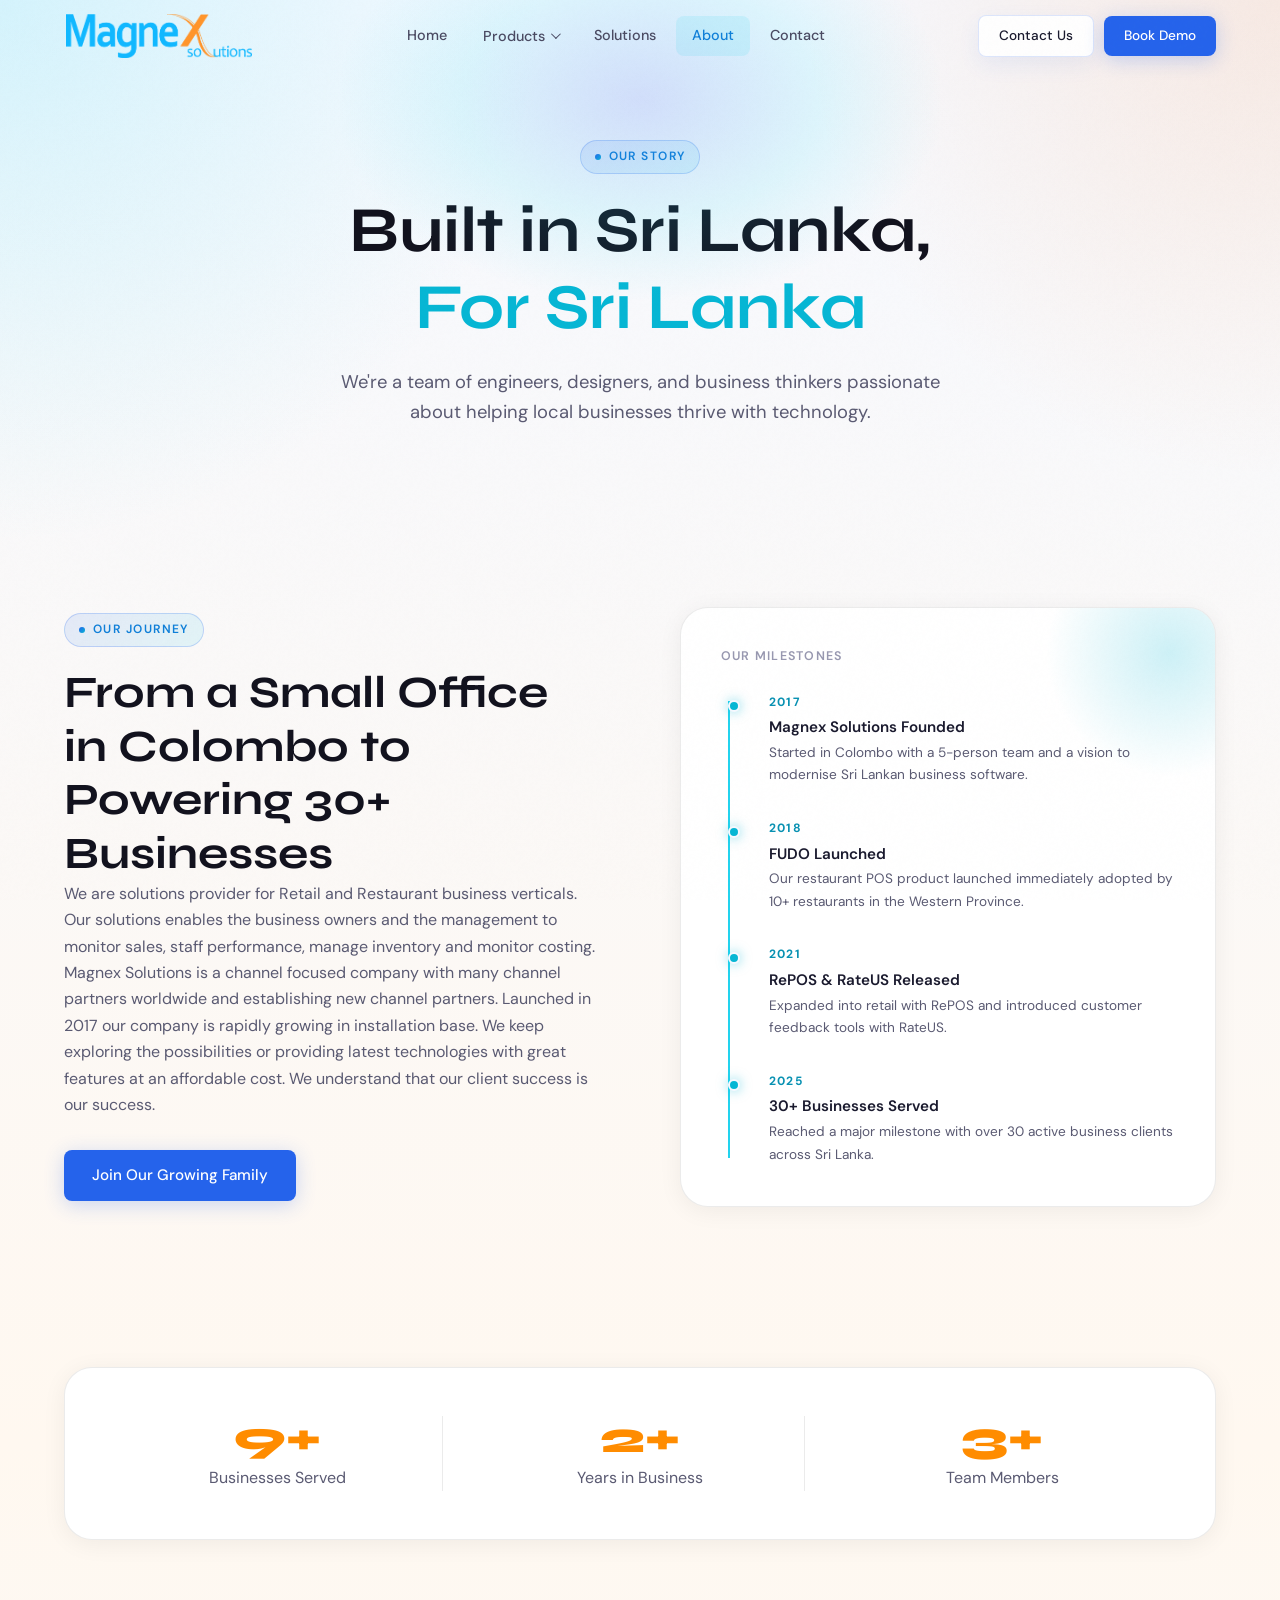
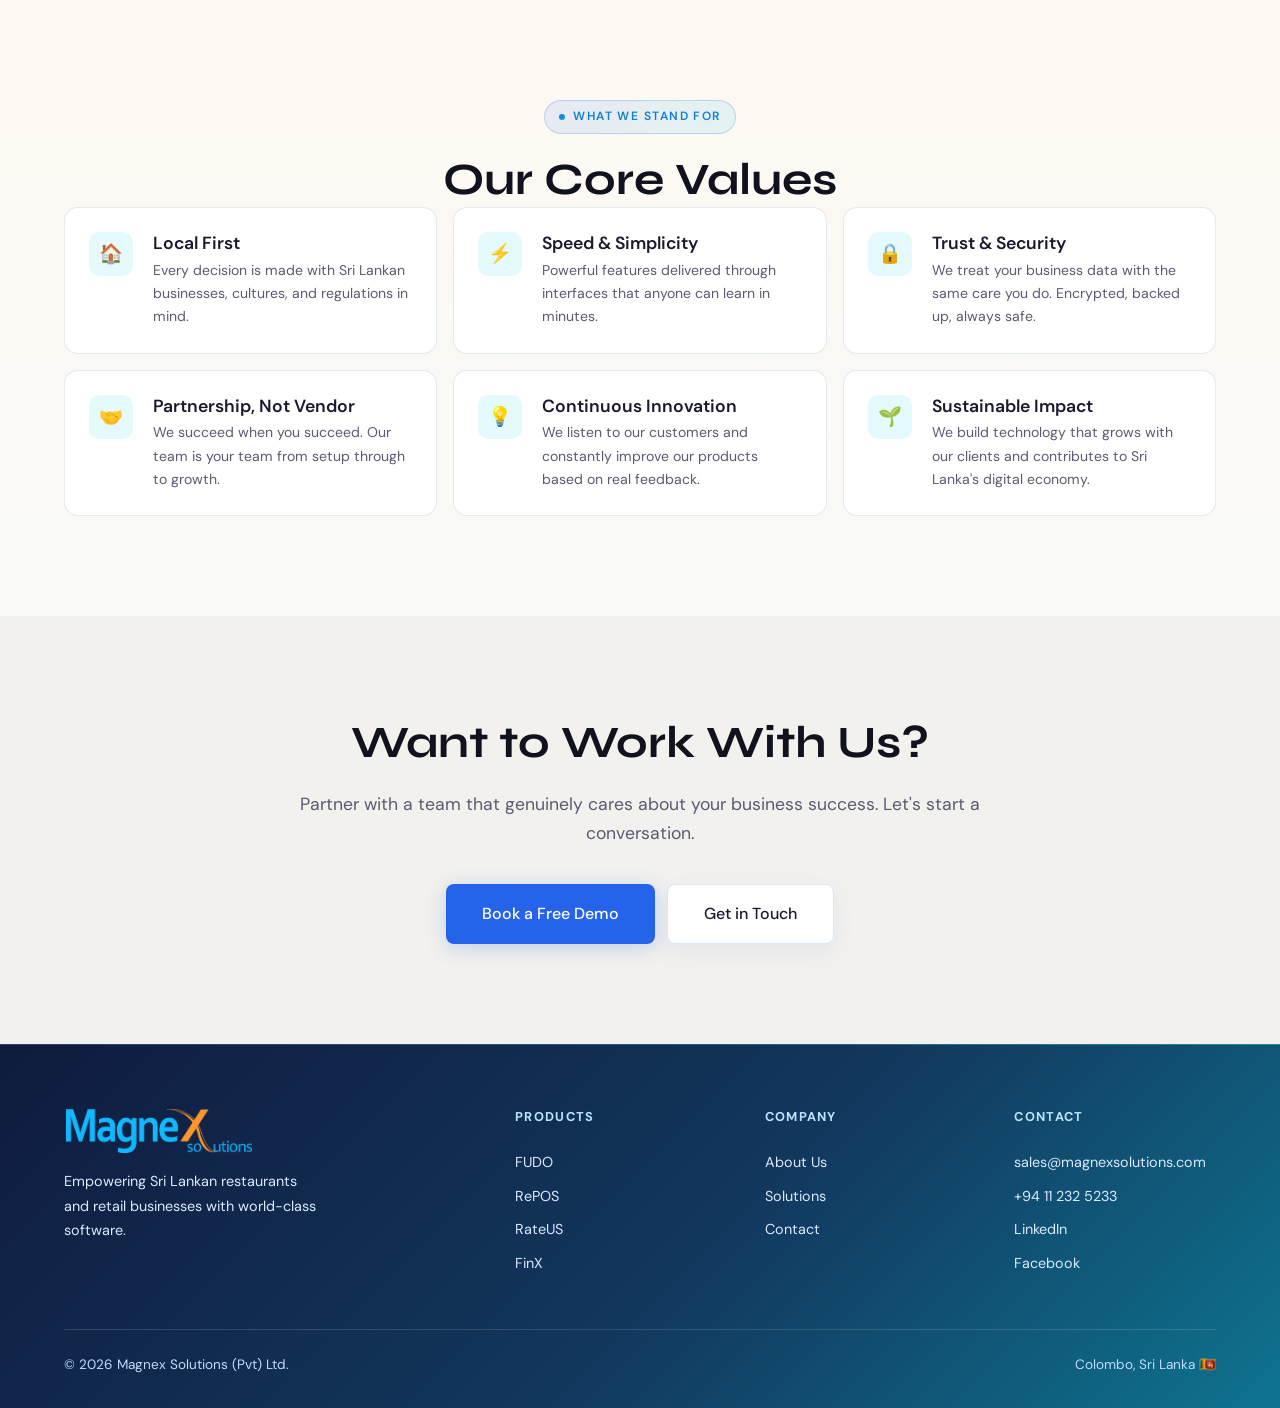
==== commit cbe7850e: "add background image in home page" ====
--- a/about.html
+++ b/about.html
@@ -58,7 +58,7 @@
         top: 8px;
         width: 2px;
         height: calc(100% - 16px);
-        background: rgb(24, 24, 114);
+        background: #22d3ee;
       }
 
       .timeline-item {
@@ -302,7 +302,7 @@
         <div class="story-layout">
           <div class="reveal">
             <span class="section-label">Our Journey</span>
-            <h2>From a Small Office in Colombo to Powering 50+ Businesses</h2>
+            <h2>From a Small Office in Colombo to Powering 30+ Businesses</h2>
             <p>
               We are solutions provider for Retail and Restaurant business
               verticals. Our solutions enables the business owners and the
@@ -344,7 +344,7 @@
                 <div class="timeline-year" style="color: #0891b2">2018</div>
                 <h5>FUDO Launched</h5>
                 <p>
-                  Our restaurant POS product launched immediately adopted by 30
+                  Our restaurant POS product launched immediately adopted by 10+
                   restaurants in the Western Province.
                 </p>
               </div>
@@ -358,9 +358,9 @@
               </div>
               <div class="timeline-item">
                 <div class="timeline-year" style="color: #0891b2">2025</div>
-                <h5>50+ Businesses Served</h5>
+                <h5>30+ Businesses Served</h5>
                 <p>
-                  Reached a major milestone with over 50 active business clients
+                  Reached a major milestone with over 30 active business clients
                   across Sri Lanka.
                 </p>
               </div>
@@ -379,7 +379,7 @@
             style="border-color: rgba(0, 0, 0, 0.08)"
           >
             <div class="stat-number">
-              <span data-counter data-target="50" data-suffix="+">50+</span>
+              <span data-counter data-target="30" data-suffix="+">30+</span>
             </div>
             <p>Businesses Served</p>
           </div>
@@ -414,7 +414,7 @@
       </div>
     </section>
 
-    <!-- MISSION & VISION -->
+    <!-- MISSION & VISION 
     <section class="section" style="background: #f3f1ed">
       <div class="container">
         <div class="text-center mb-5">
@@ -444,7 +444,7 @@
           </div>
         </div>
       </div>
-    </section>
+    </section> -->
 
     <!-- VALUES -->
     <section class="section">
@@ -519,7 +519,7 @@
     </section>
 
     <!-- TEAM -->
-    <section class="section" style="background: #f3f1ed">
+    <!--<section class="section" style="background: #f3f1ed">
       <div class="container">
         <div class="text-center mb-5">
           <span class="section-label">The People Behind Magnex</span>
@@ -599,7 +599,7 @@
           </div>
         </div>
       </div>
-    </section>
+    </section>-->
 
     <!-- CTA -->
     <section class="cta-section" style="background: #f3f1ed">
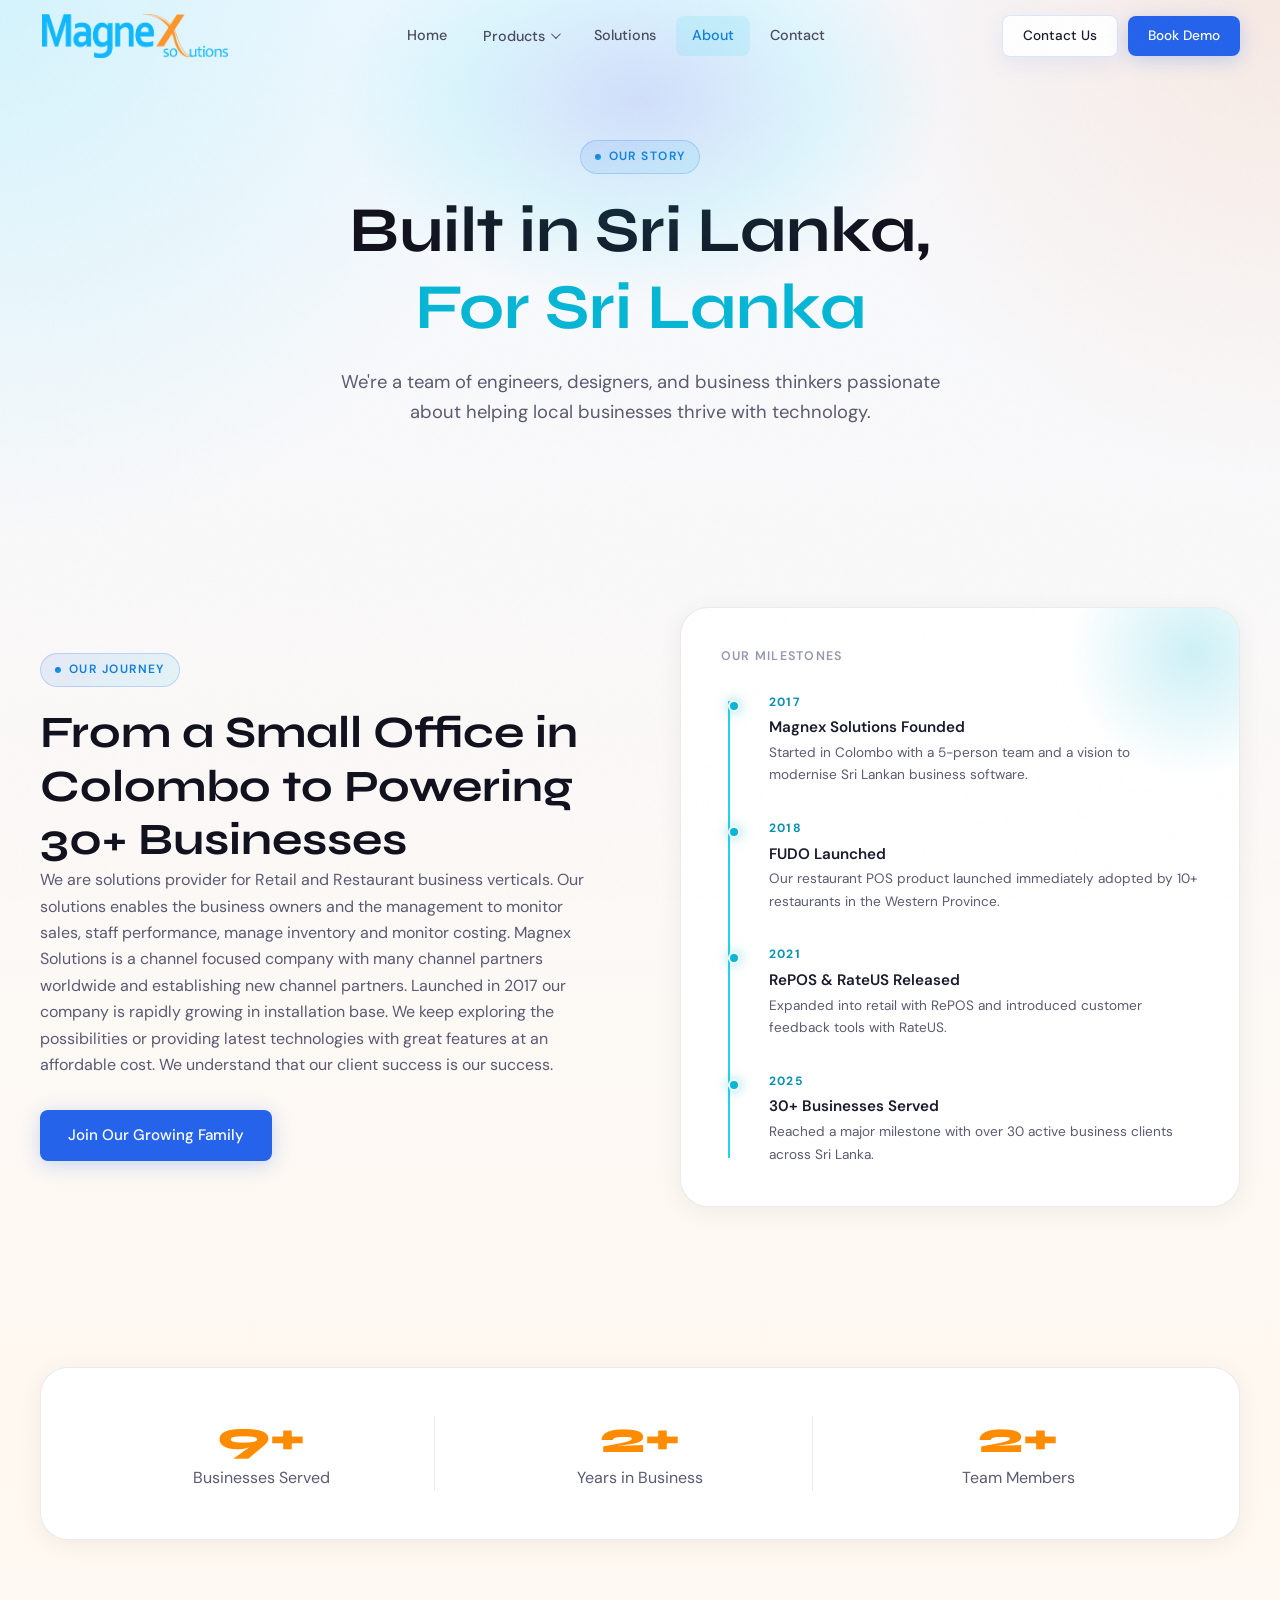
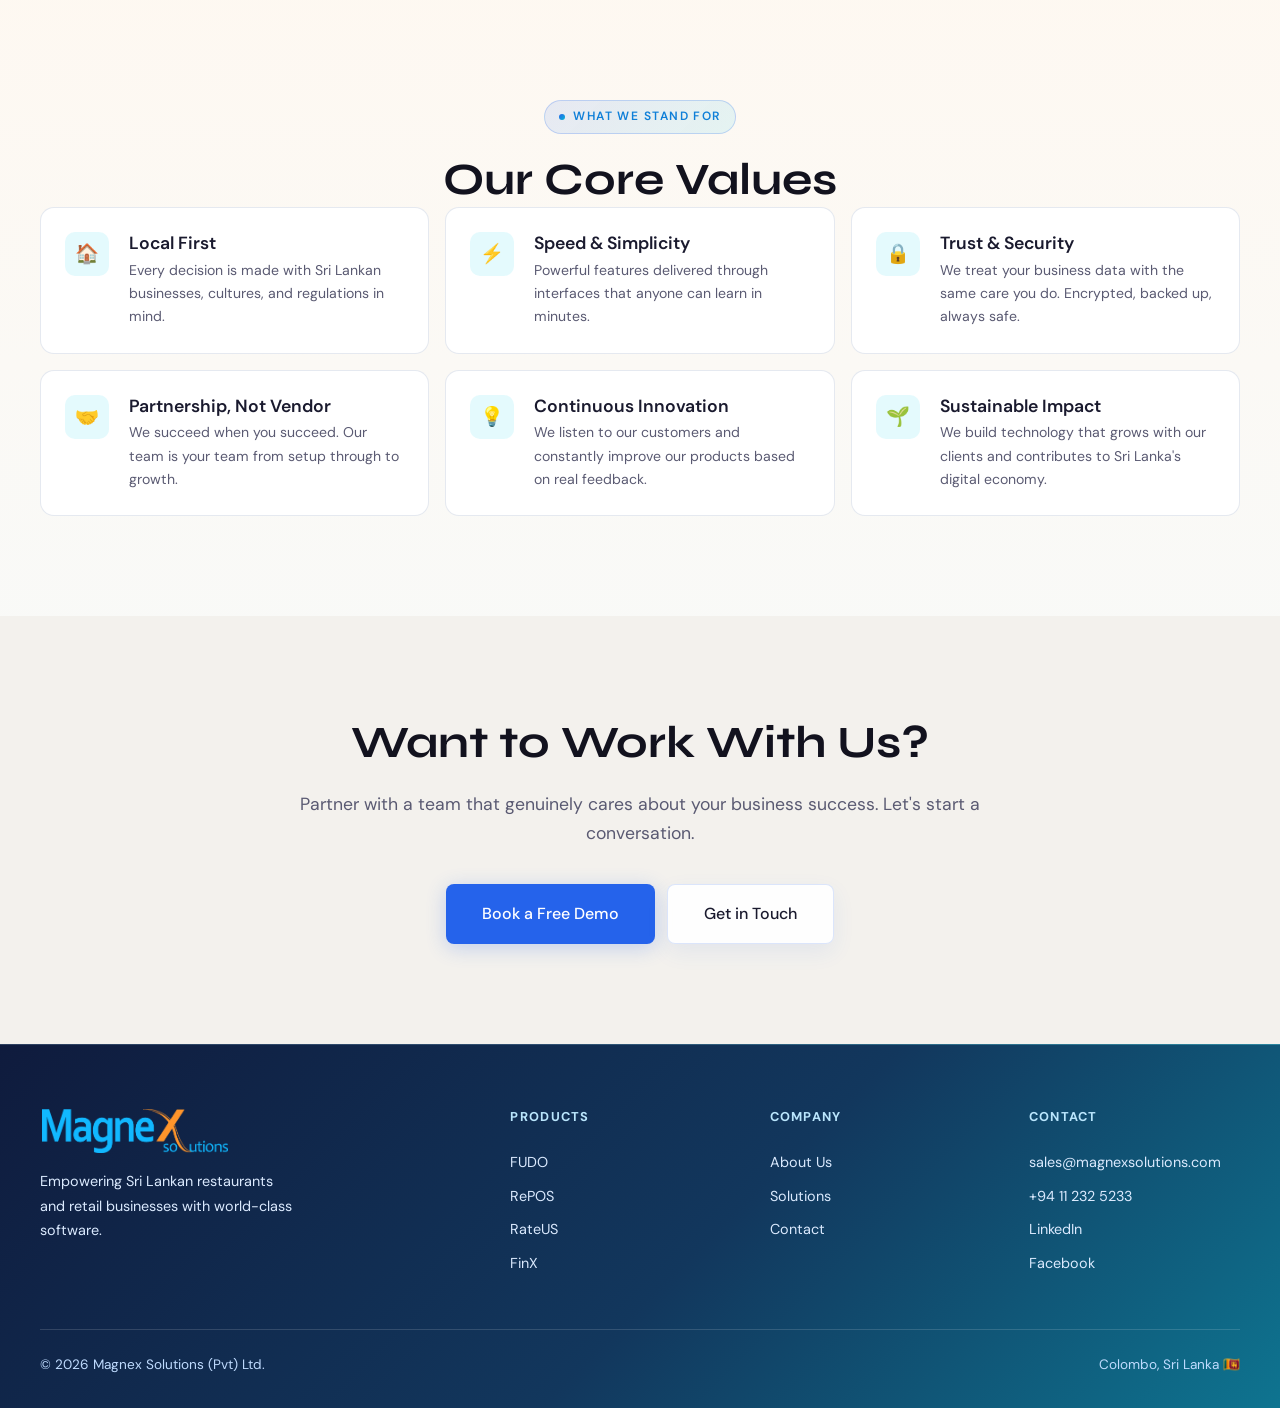
==== commit bb767139: "Changes done to make it responsible website" ====
--- a/about.html
+++ b/about.html
@@ -8,7 +8,7 @@
     <style>
       .story-layout {
         display: grid;
-        grid-template-columns: 1fr 1fr;
+        grid-template-columns: repeat(2, minmax(0, 1fr));
         gap: 80px;
         align-items: center;
       }
@@ -102,7 +102,7 @@
       /* Mission/Vision */
       .mv-grid {
         display: grid;
-        grid-template-columns: 1fr 1fr;
+        grid-template-columns: repeat(2, minmax(0, 1fr));
         gap: 24px;
       }
 
@@ -145,14 +145,14 @@
       /* Values */
       .values-grid {
         display: grid;
-        grid-template-columns: repeat(3, 1fr);
+        grid-template-columns: repeat(3, minmax(0, 1fr));
         gap: 16px;
       }
 
       /* Team */
       .team-grid {
         display: grid;
-        grid-template-columns: repeat(4, 1fr);
+        grid-template-columns: repeat(4, minmax(0, 1fr));
         gap: 24px;
       }
 
@@ -164,7 +164,7 @@
         padding: 48px;
         box-shadow: 0 4px 24px rgba(0, 0, 0, 0.06);
         display: grid;
-        grid-template-columns: repeat(3, 1fr);
+        grid-template-columns: repeat(3, minmax(0, 1fr));
         gap: 32px;
         text-align: center;
       }
@@ -178,6 +178,12 @@
       }
 
       @media (max-width: 1024px) {
+        .story-layout {
+          gap: 48px;
+        }
+        .values-grid {
+          grid-template-columns: repeat(2, minmax(0, 1fr));
+        }
         .team-grid {
           grid-template-columns: repeat(2, 1fr);
         }
@@ -204,8 +210,32 @@
           grid-template-columns: repeat(2, 1fr);
         }
         .stats-banner {
-          grid-template-columns: 1fr 1fr;
+          grid-template-columns: repeat(2, minmax(0, 1fr));
           padding: 32px;
+        }
+      }
+
+      @media (max-width: 560px) {
+        .story-visual,
+        .mv-card,
+        .stats-banner {
+          padding: 24px;
+        }
+        .team-grid,
+        .stats-banner {
+          grid-template-columns: 1fr;
+        }
+        .stats-banner-item {
+          border-right: none;
+          border-bottom: 1px solid var(--border-subtle);
+          padding: 0 0 20px;
+        }
+        .stats-banner-item:last-child {
+          border-bottom: none;
+          padding-bottom: 0;
+        }
+        .value-item {
+          padding: 20px;
         }
       }
     </style>
--- a/assets/css/style.css
+++ b/assets/css/style.css
@@ -54,6 +54,9 @@
   scroll-behavior: smooth;
   font-size: 16px;
   -webkit-font-smoothing: antialiased;
+  overflow-x: hidden;
+  text-size-adjust: 100%;
+  -webkit-text-size-adjust: 100%;
 }
 
 body {
@@ -66,9 +69,10 @@
   font-weight: 400;
   line-height: 1.65;
   overflow-x: hidden;
-}
-
-img { max-width: 100%; display: block; }
+  min-width: 320px;
+}
+
+img { max-width: 100%; height: auto; display: block; }
 a  { color: inherit; text-decoration: none; }
 ul { list-style: none; }
 
@@ -118,15 +122,13 @@
 
 /* ── LAYOUT UTILITIES ───────────────────────────────────────── */
 .container {
-  max-width: 1200px;
+  width: min(100% - 48px, 1200px);
   margin: 0 auto;
-  padding: 0 24px;
 }
 
 .container--wide {
-  max-width: 1400px;
+  width: min(100% - 48px, 1400px);
   margin: 0 auto;
-  padding: 0 24px;
 }
 
 .section { padding: 100px 0; }
@@ -134,9 +136,9 @@
 
 .text-center { text-align: center; }
 
-.grid-2 { display: grid; grid-template-columns: repeat(2, 1fr); gap: 24px; }
-.grid-3 { display: grid; grid-template-columns: repeat(3, 1fr); gap: 24px; }
-.grid-4 { display: grid; grid-template-columns: repeat(4, 1fr); gap: 24px; }
+.grid-2 { display: grid; grid-template-columns: repeat(2, minmax(0, 1fr)); gap: 24px; }
+.grid-3 { display: grid; grid-template-columns: repeat(3, minmax(0, 1fr)); gap: 24px; }
+.grid-4 { display: grid; grid-template-columns: repeat(4, minmax(0, 1fr)); gap: 24px; }
 
 .flex { display: flex; }
 .flex-center { display: flex; align-items: center; justify-content: center; }
@@ -168,6 +170,8 @@
   border: none;
   transition: var(--transition);
   white-space: nowrap;
+  max-width: 100%;
+  text-align: center;
   text-decoration: none;
 }
 
@@ -234,6 +238,7 @@
   justify-content: space-between;
   height: var(--nav-height);
   gap: 32px;
+  min-width: 0;
 }
 
 .nav__logo {
@@ -276,6 +281,7 @@
   display: flex;
   align-items: center;
   gap: 4px;
+  min-width: 0;
 }
 
 .nav__item {
@@ -429,6 +435,8 @@
   flex-direction: column;
   gap: 4px;
   z-index: 999;
+  max-height: calc(100dvh - var(--nav-height));
+  overflow-y: auto;
 }
 
 .nav__mobile.open { display: flex; }
@@ -445,6 +453,7 @@
   box-shadow: var(--shadow-card);
   position: relative;
   overflow: hidden;
+  min-width: 0;
 }
 
 .card:hover {
@@ -955,24 +964,42 @@
 
 /* ── RESPONSIVE ─────────────────────────────────────────────── */
 @media (max-width: 1024px) {
+  .grid-3 { grid-template-columns: repeat(2, minmax(0, 1fr)); }
   .grid-4 { grid-template-columns: repeat(2, 1fr); }
   .footer__grid { grid-template-columns: 1fr 1fr; gap: 32px; }
 }
 
+@media (max-width: 900px) {
+  :root { --nav-height: 64px; }
+
+  .nav__links, .nav__actions { display: none; }
+  .nav__hamburger { display: flex; }
+}
+
 @media (max-width: 768px) {
-  :root { --nav-height: 64px; }
   .section { padding: 70px 0; }
   .section--sm { padding: 48px 0; }
-
-  .nav__links, .nav__actions { display: none; }
-  .nav__hamburger { display: flex; }
 
   .grid-2, .grid-3, .grid-4 {
     grid-template-columns: 1fr;
   }
 
-  h1 { font-size: 2.2rem; }
-  h2 { font-size: 1.8rem; }
+  h1 { font-size: clamp(2rem, 12vw, 2.6rem); }
+  h2 { font-size: clamp(1.65rem, 9vw, 2rem); }
+
+  .container,
+  .container--wide {
+    width: min(100% - 32px, 1200px);
+  }
+
+  .nav__mobile {
+    padding-inline: 16px;
+  }
+
+  .nav__logo-icon--image {
+    width: 156px;
+    height: 38px;
+  }
 
   .footer__grid { grid-template-columns: 1fr; gap: 32px; }
   .footer__bottom { flex-direction: column; gap: 8px; text-align: center; }
@@ -981,11 +1008,22 @@
   .tab-btn { flex: 1; text-align: center; padding: 10px 12px; font-size: 0.82rem; }
 
   .btn-group { flex-direction: column; }
-  .btn-group .btn { justify-content: center; }
+  .btn-group .btn { width: 100%; justify-content: center; white-space: normal; }
 }
 
 @media (max-width: 480px) {
-  .container { padding: 0 16px; }
-  .card { padding: 24px; }
+  .container,
+  .container--wide {
+    width: min(100% - 28px, 1200px);
+  }
+
+  .card { padding: 22px; }
+  .section-label {
+    max-width: 100%;
+    white-space: normal;
+    text-align: left;
+  }
   .page-hero { padding: 120px 0 60px; }
-}
+  .page-hero p { font-size: 1rem; }
+  .nav__logo-icon--image { width: 138px; }
+}
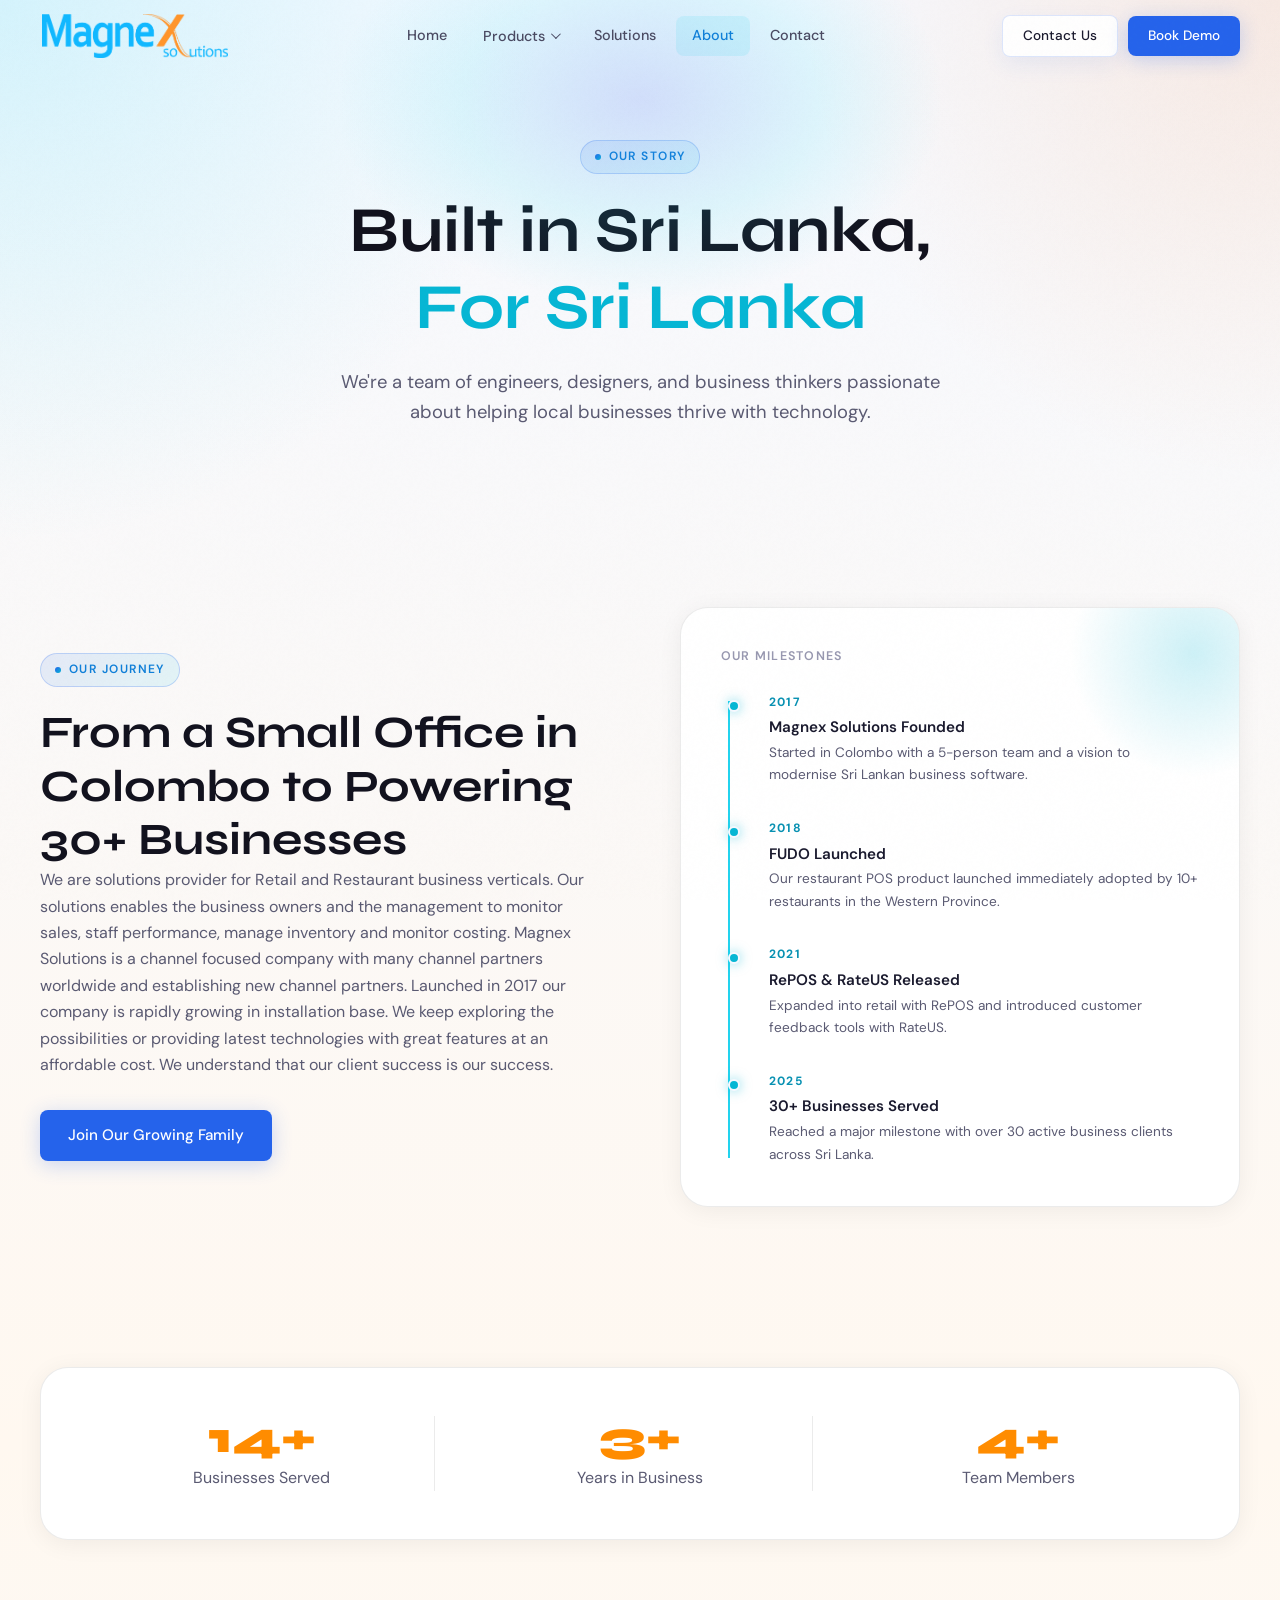
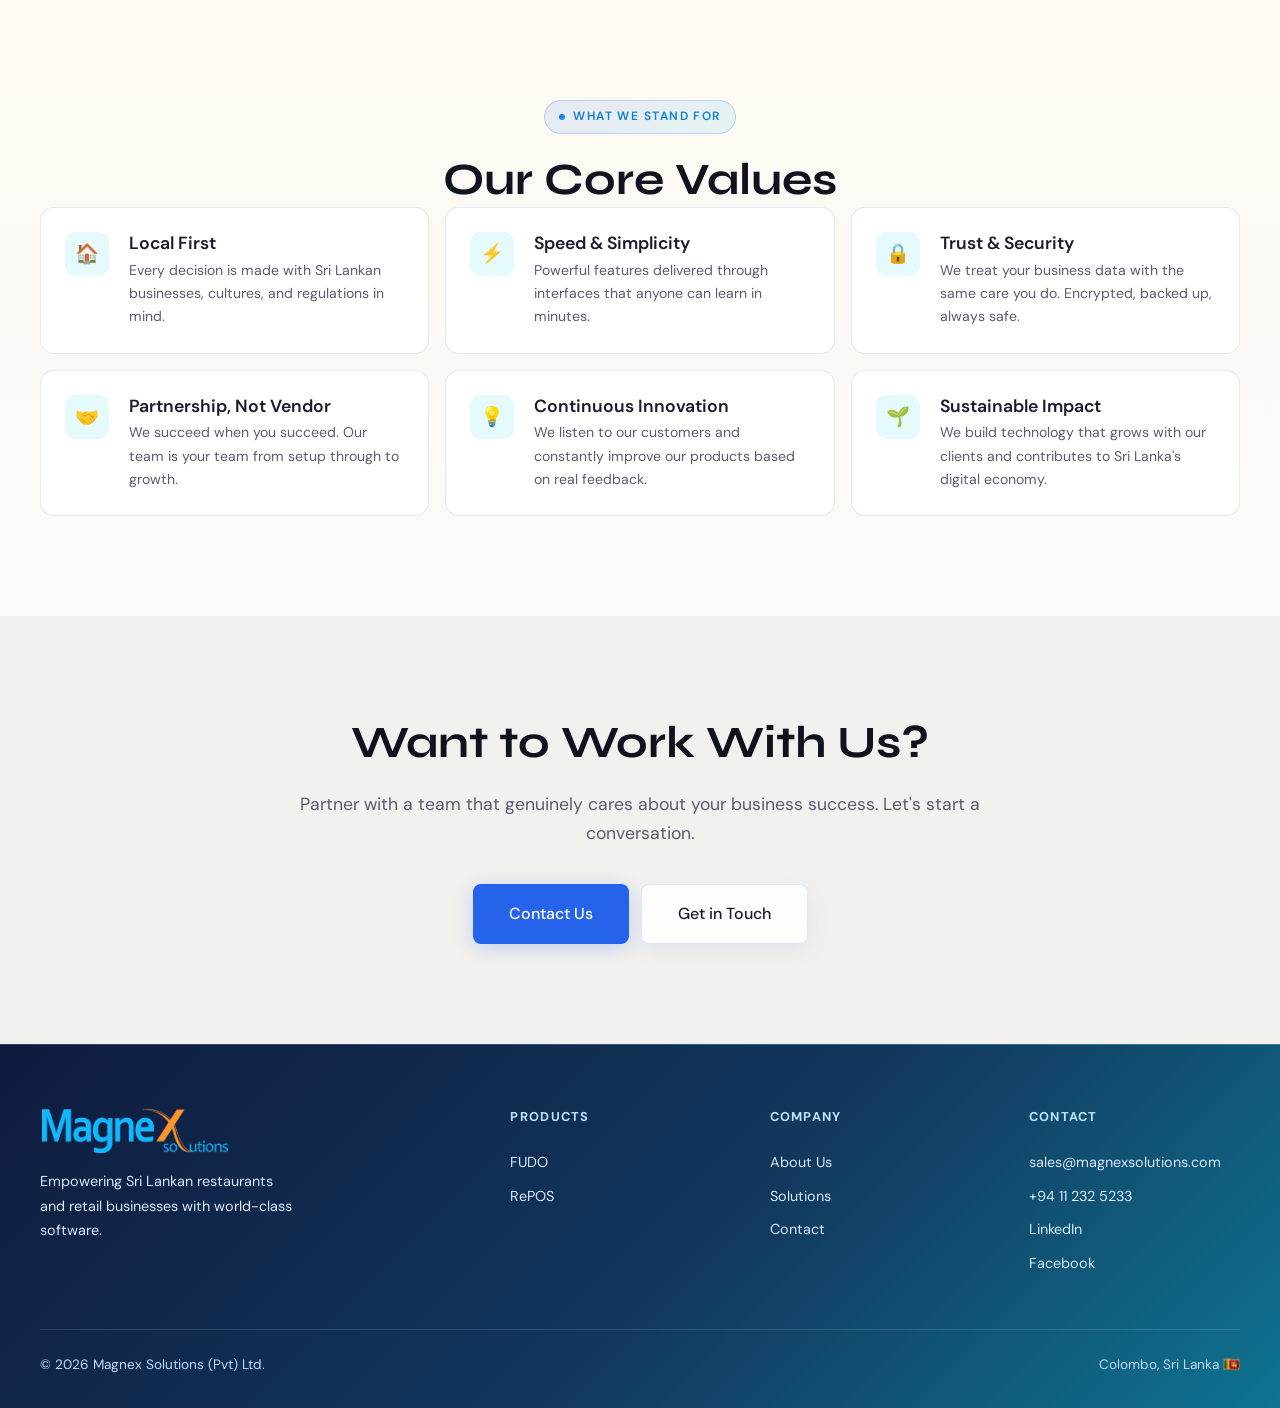
==== commit bf912adf: "Change book demo into contact us" ====
--- a/about.html
+++ b/about.html
@@ -643,7 +643,7 @@
           </p>
           <div class="btn-group" style="justify-content: center">
             <a href="contact.html#demo" class="btn btn-primary btn-lg"
-              >Book a Free Demo</a
+              >Contact Us</a
             >
             <a href="contact.html" class="btn btn-secondary btn-lg"
               >Get in Touch</a
@@ -674,7 +674,7 @@
           <div class="footer__col">
             <h5>Products</h5>
             <a href="fudo.html">FUDO</a><a href="repos.html">RePOS</a>
-            <a href="rateus.html">RateUS</a><a href="finx.html">FinX</a>
+            <!--<a href="rateus.html">RateUS</a><a href="finx.html">FinX</a>-->
           </div>
           <div class="footer__col">
             <h5>Company</h5>
--- a/assets/css/style.css
+++ b/assets/css/style.css
@@ -652,7 +652,7 @@
 /* ── STAT NUMBERS ────────────────────────────────────────────── */
 .stat-number {
   font-family: 'Syne', sans-serif;
-  font-weight: 800;
+  font-weight: 900;
   font-size: 2.8rem;
   background: #FF8C00;
   -webkit-background-clip: text;
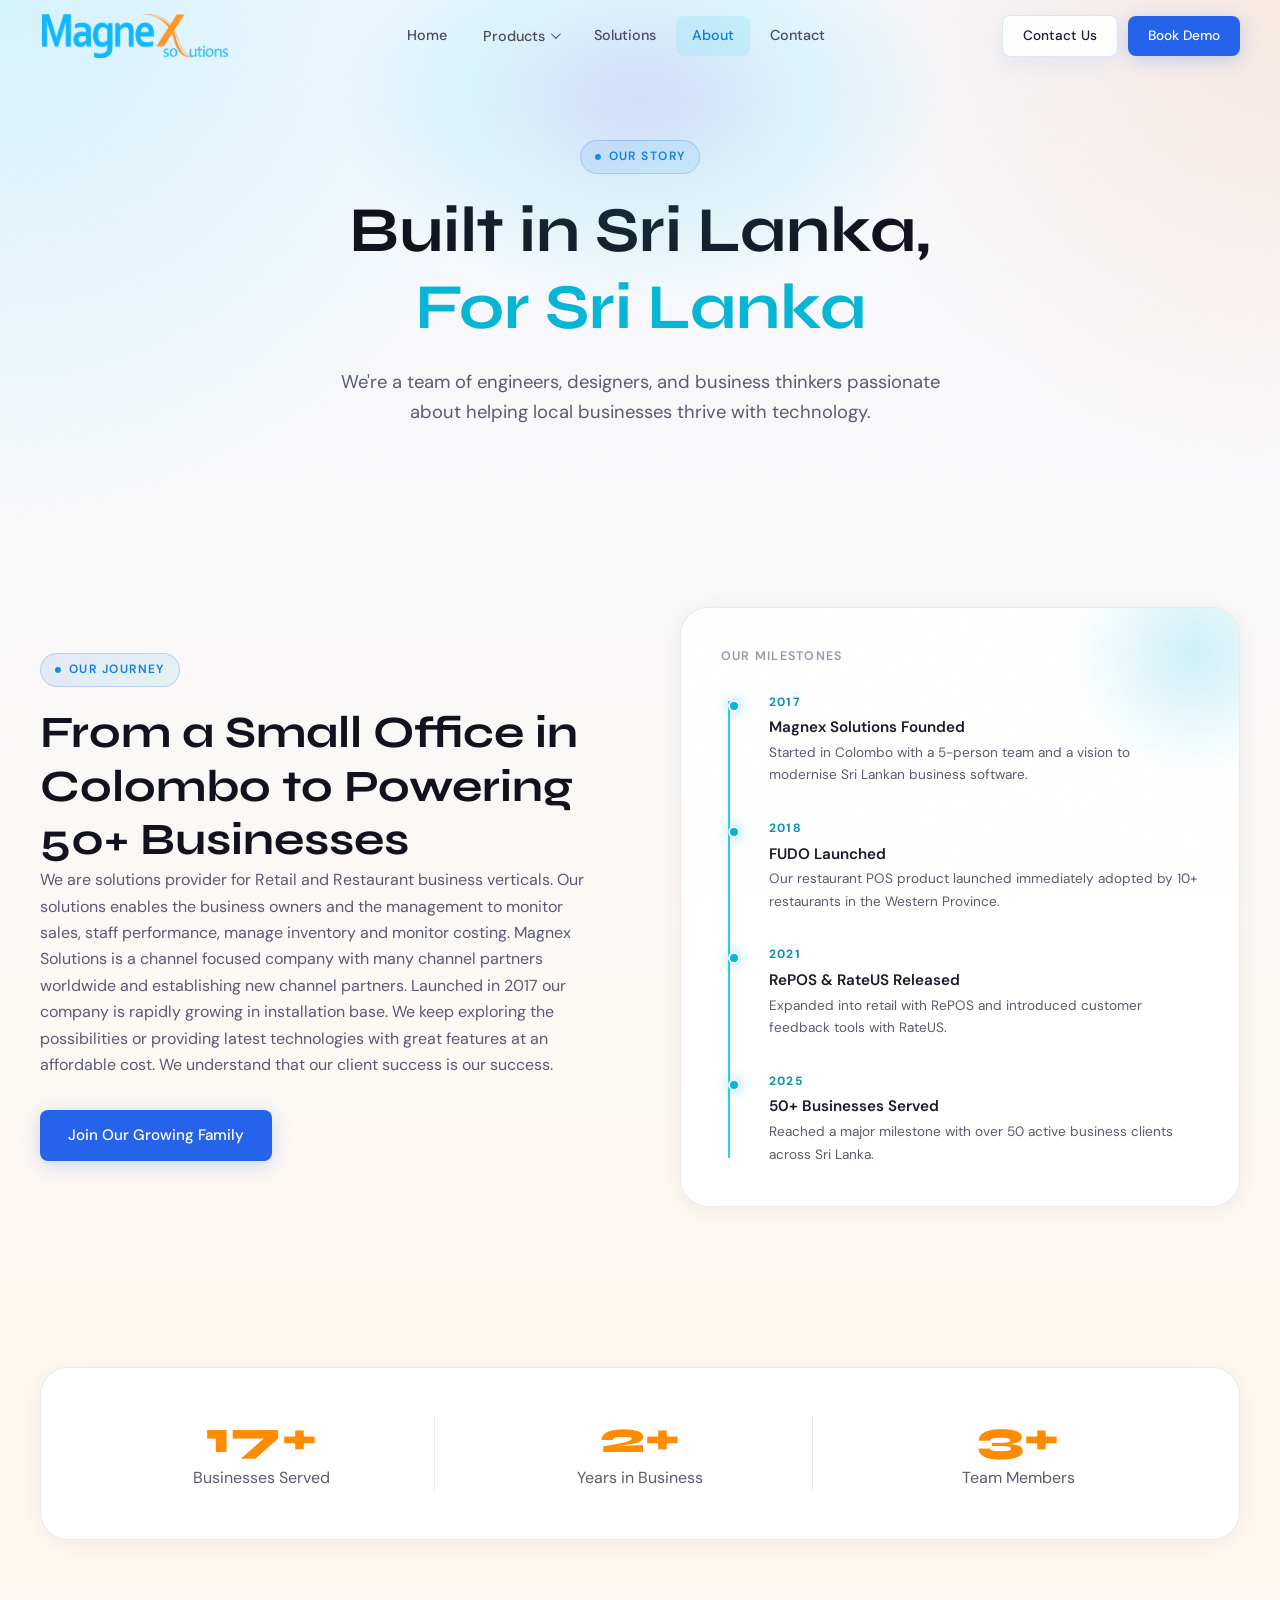
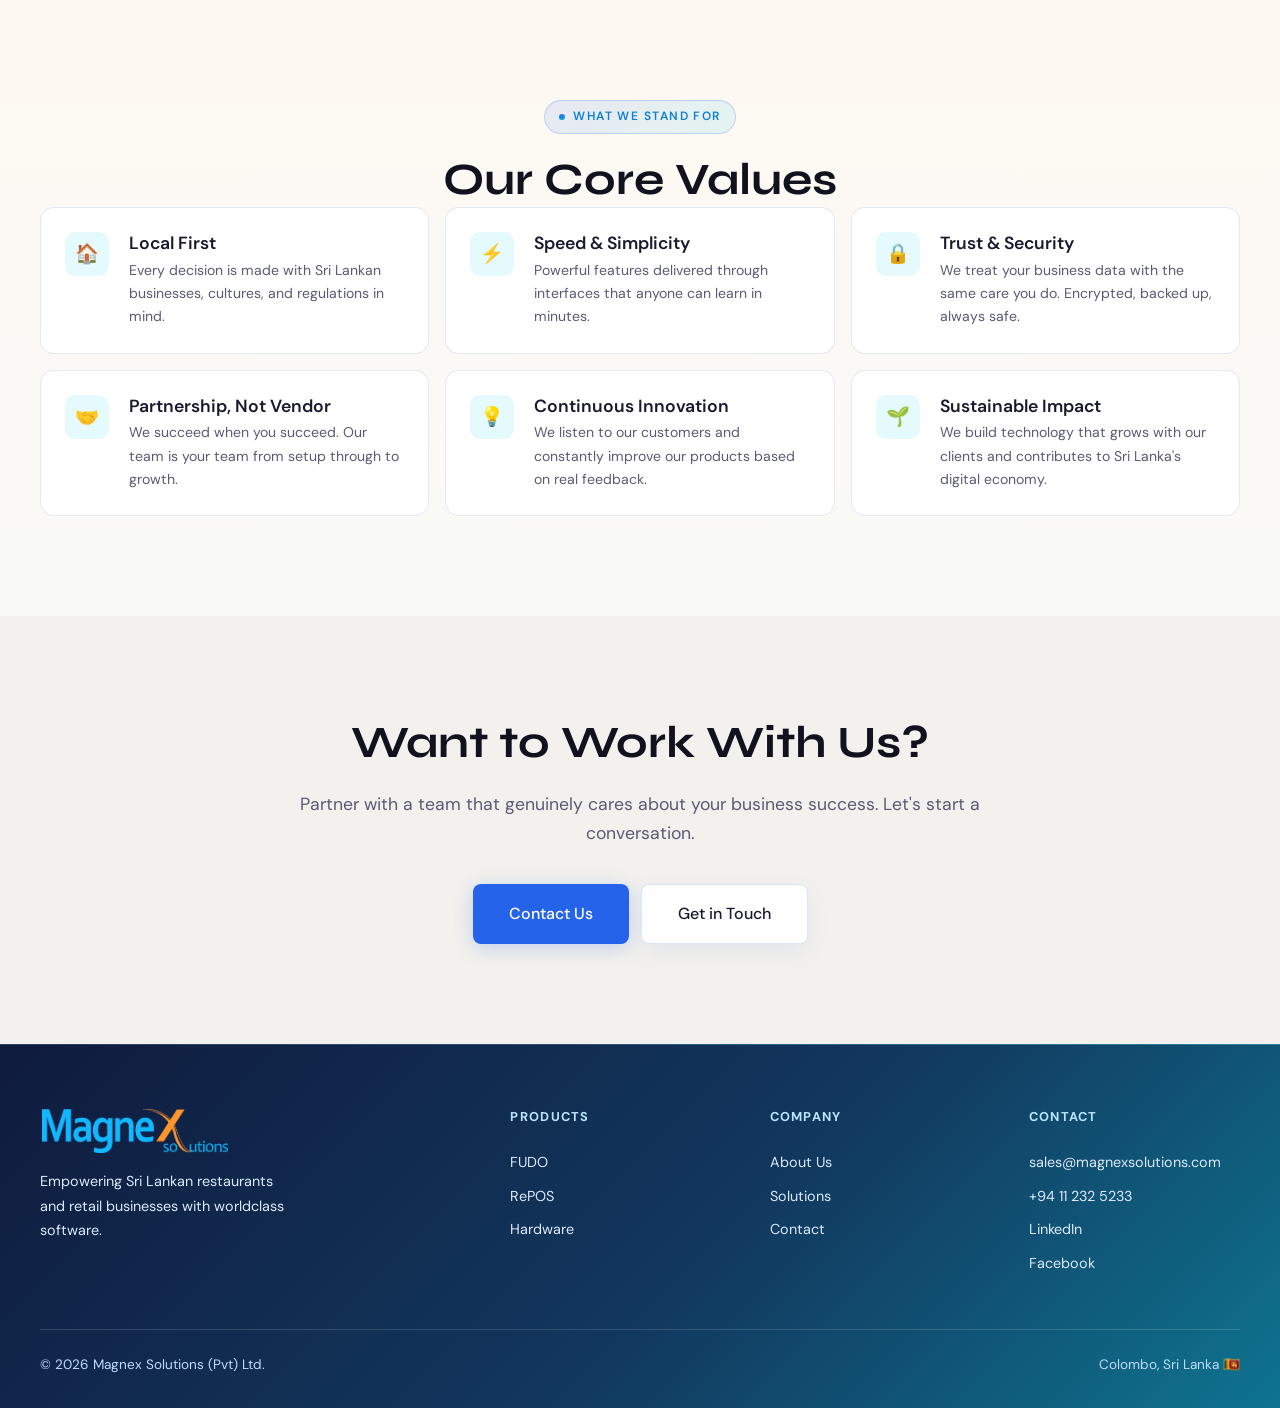
==== commit 652a27cb: "Created hardware page" ====
--- a/about.html
+++ b/about.html
@@ -267,6 +267,7 @@
               <div class="nav__dropdown">
                 <a href="fudo.html" class="nav__dropdown-link">FUDO</a>
                 <a href="repos.html" class="nav__dropdown-link">RePOS</a>
+                <a href="hardware.html" class="nav__dropdown-link">Hardware</a>
                 <!--<a href="rateus.html" class="nav__dropdown-link">RateUS</a>-->
                 <!-- <a href="finx.html" class="nav__dropdown-link">FinX</a> -->
               </div>
@@ -301,8 +302,9 @@
       <div class="nav__mobile-products">
         <a href="fudo.html" class="nav__link">FUDO</a>
         <a href="repos.html" class="nav__link">RePOS</a>
-        <a href="rateus.html" class="nav__link">RateUS</a>
-        <a href="finx.html" class="nav__link">FinX</a>
+        <a href="hardware.html" class="nav__link">Hardware</a>
+        <!-- <a href="rateus.html" class="nav__link">RateUS</a> -->
+        <!-- <a href="finx.html" class="nav__link">FinX</a> -->
       </div>
       <a href="solutions.html" class="nav__link">Solutions</a>
       <a href="about.html" class="nav__link">About</a>
@@ -332,7 +334,7 @@
         <div class="story-layout">
           <div class="reveal">
             <span class="section-label">Our Journey</span>
-            <h2>From a Small Office in Colombo to Powering 30+ Businesses</h2>
+            <h2>From a Small Office in Colombo to Powering 50+ Businesses</h2>
             <p>
               We are solutions provider for Retail and Restaurant business
               verticals. Our solutions enables the business owners and the
@@ -388,9 +390,9 @@
               </div>
               <div class="timeline-item">
                 <div class="timeline-year" style="color: #0891b2">2025</div>
-                <h5>30+ Businesses Served</h5>
+                <h5>50+ Businesses Served</h5>
                 <p>
-                  Reached a major milestone with over 30 active business clients
+                  Reached a major milestone with over 50 active business clients
                   across Sri Lanka.
                 </p>
               </div>
@@ -409,7 +411,7 @@
             style="border-color: rgba(0, 0, 0, 0.08)"
           >
             <div class="stat-number">
-              <span data-counter data-target="30" data-suffix="+">30+</span>
+              <span data-counter data-target="50" data-suffix="+">50+</span>
             </div>
             <p>Businesses Served</p>
           </div>
@@ -668,12 +670,12 @@
             </a>
             <p>
               Empowering Sri Lankan restaurants and retail businesses with
-              world-class software.
+              worldclass software.
             </p>
           </div>
           <div class="footer__col">
             <h5>Products</h5>
-            <a href="fudo.html">FUDO</a><a href="repos.html">RePOS</a>
+            <a href="fudo.html">FUDO</a><a href="repos.html">RePOS</a><a href="hardware.html">Hardware</a>
             <!--<a href="rateus.html">RateUS</a><a href="finx.html">FinX</a>-->
           </div>
           <div class="footer__col">
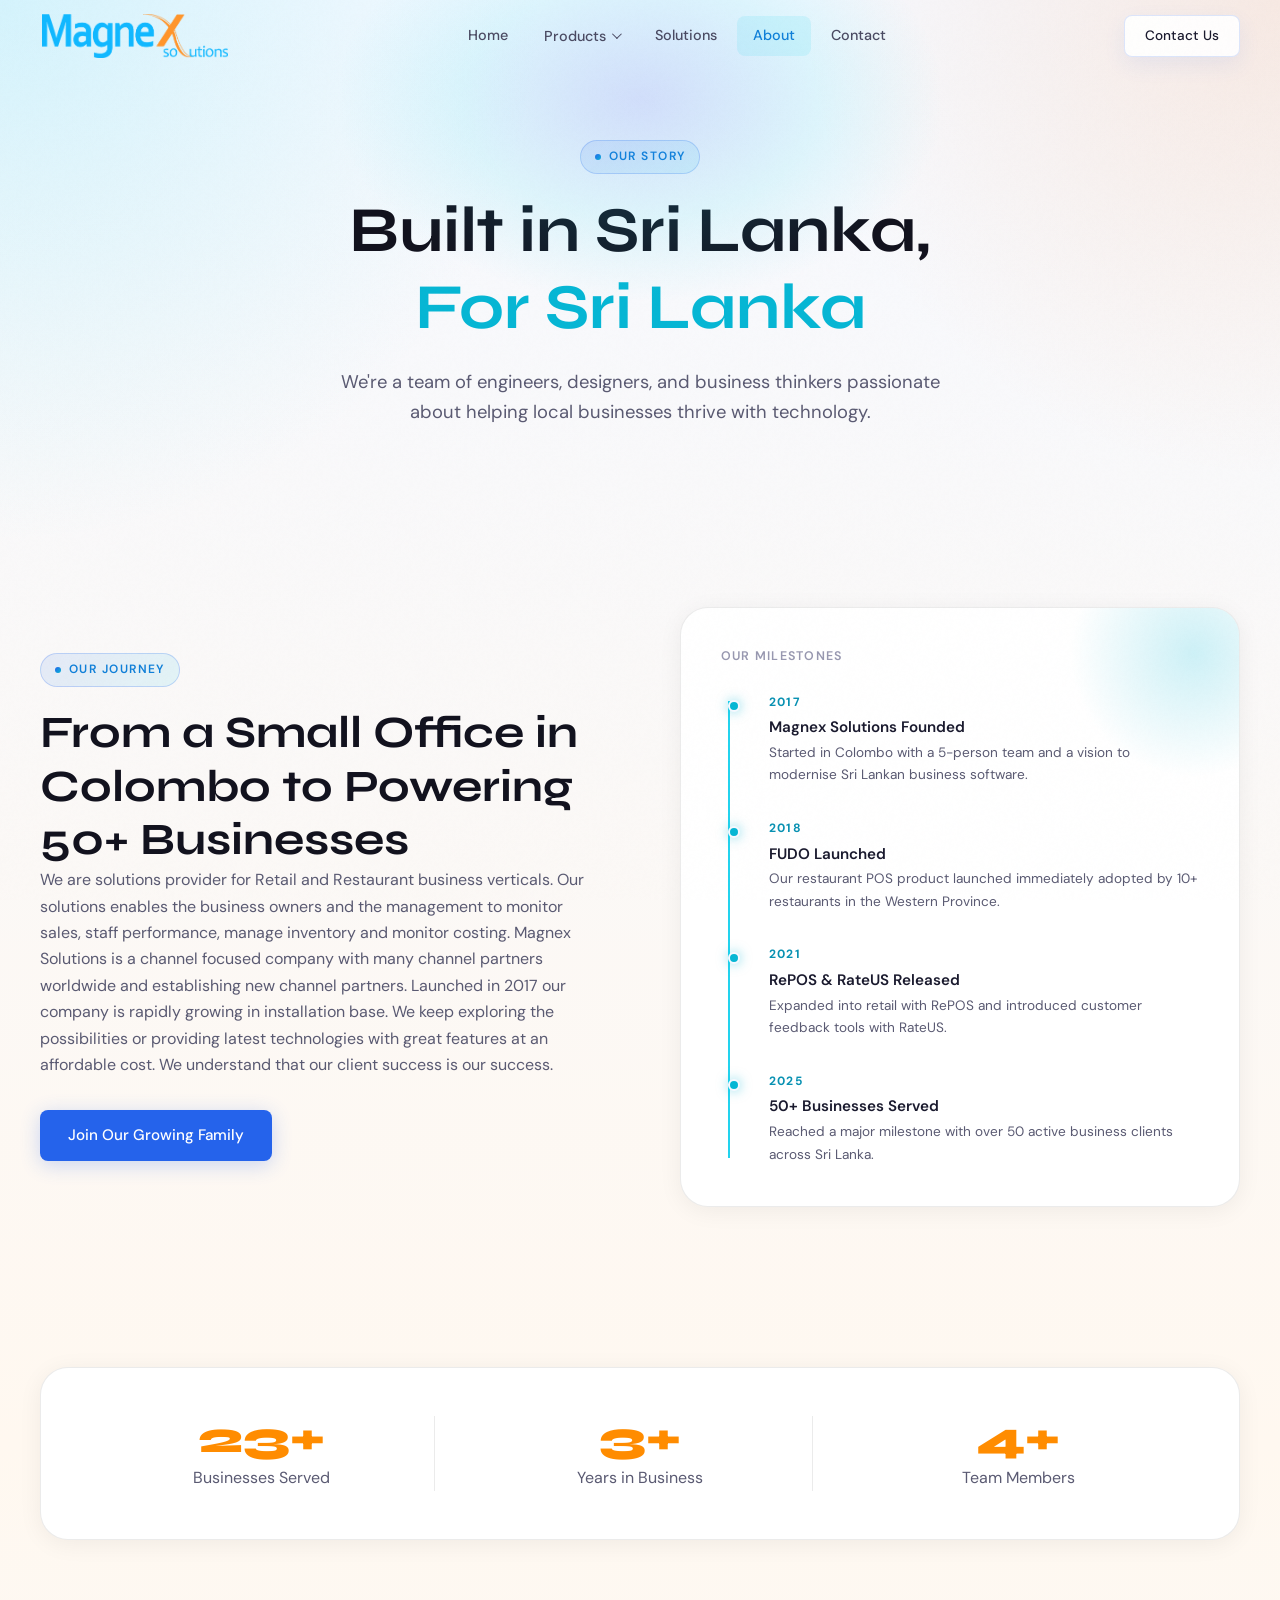
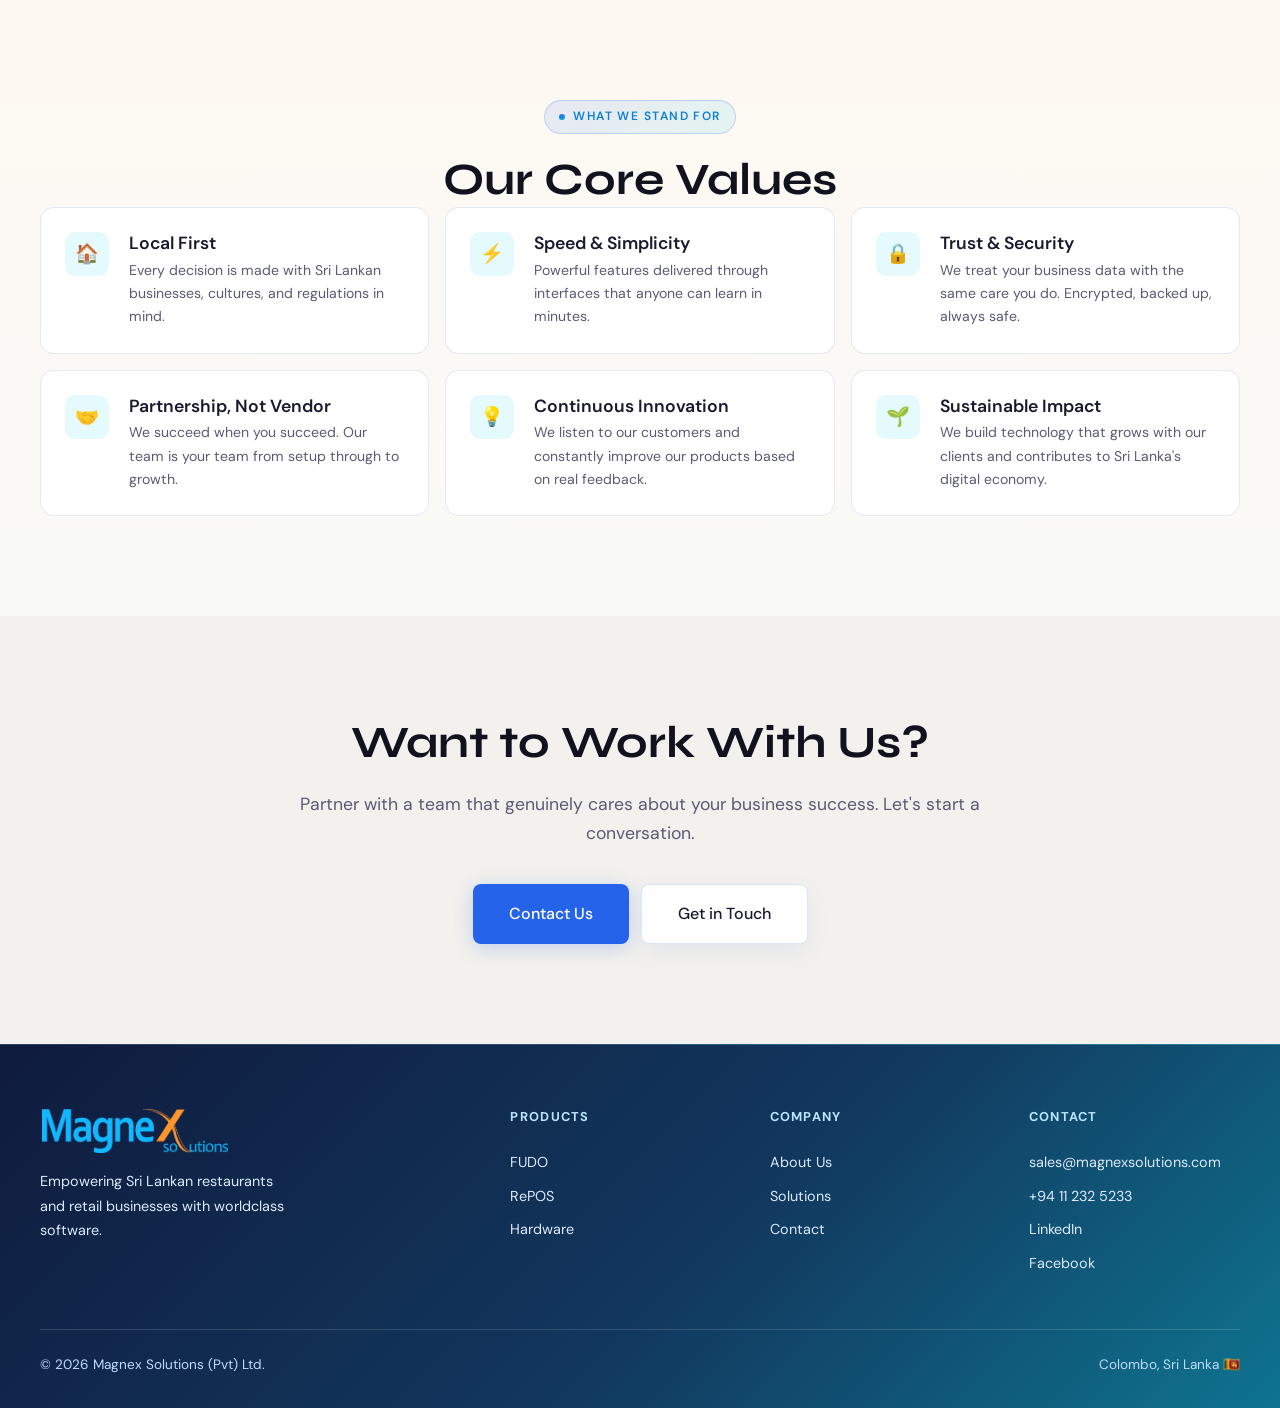
==== commit 2cc0bf27: "change pictures for FUDO and sveral changes" ====
--- a/about.html
+++ b/about.html
@@ -250,7 +250,7 @@
           <a href="index.html" class="nav__logo">
             <div class="nav__logo-icon nav__logo-icon--image">
               <img
-                src="assets/images/logo.png"
+                src="assets/images/icons/logo.png"
                 alt="Magnex Solutions logo"
                 class="nav__logo-img"
               />
@@ -286,9 +286,9 @@
             <a href="contact.html" class="btn btn-secondary btn-sm"
               >Contact Us</a
             >
-            <a href="contact.html#demo" class="btn btn-primary btn-sm"
+            <!--<a href="contact.html#demo" class="btn btn-primary btn-sm"
               >Book Demo</a
-            >
+            >-->
           </div>
           <button class="nav__hamburger" aria-label="Toggle menu">
             <span></span><span></span><span></span>
@@ -309,7 +309,7 @@
       <a href="solutions.html" class="nav__link">Solutions</a>
       <a href="about.html" class="nav__link">About</a>
       <a href="contact.html" class="nav__link">Contact</a>
-      <a href="contact.html#demo" class="btn btn-primary">Book a Free Demo</a>
+      <!--<a href="contact.html#demo" class="btn btn-primary">Book a Free Demo</a>-->
     </div>
 
     <!-- PAGE HERO -->
@@ -662,7 +662,7 @@
             <a href="index.html" class="nav__logo">
               <div class="nav__logo-icon nav__logo-icon--image">
                 <img
-                  src="assets/images/logo.png"
+                  src="assets/images/icons/logo.png"
                   alt="Magnex Solutions logo"
                   class="nav__logo-img"
                 />
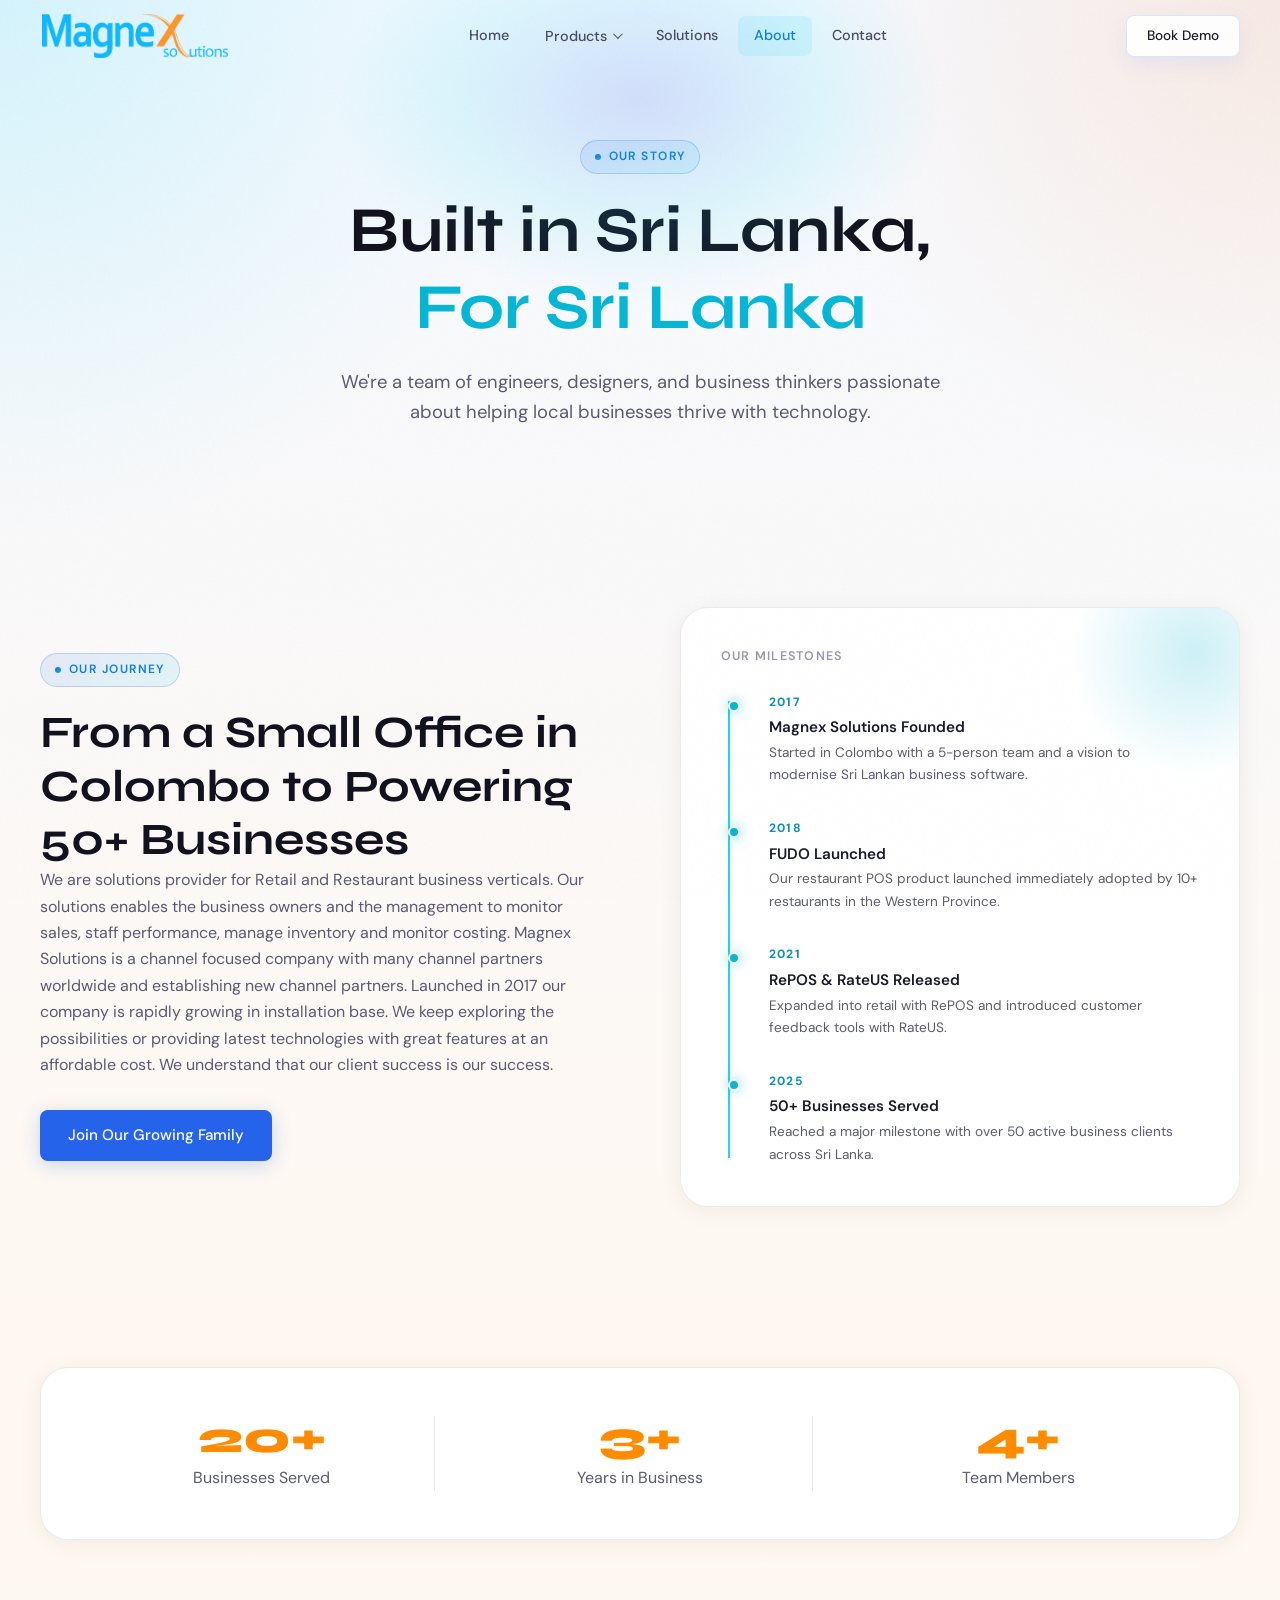
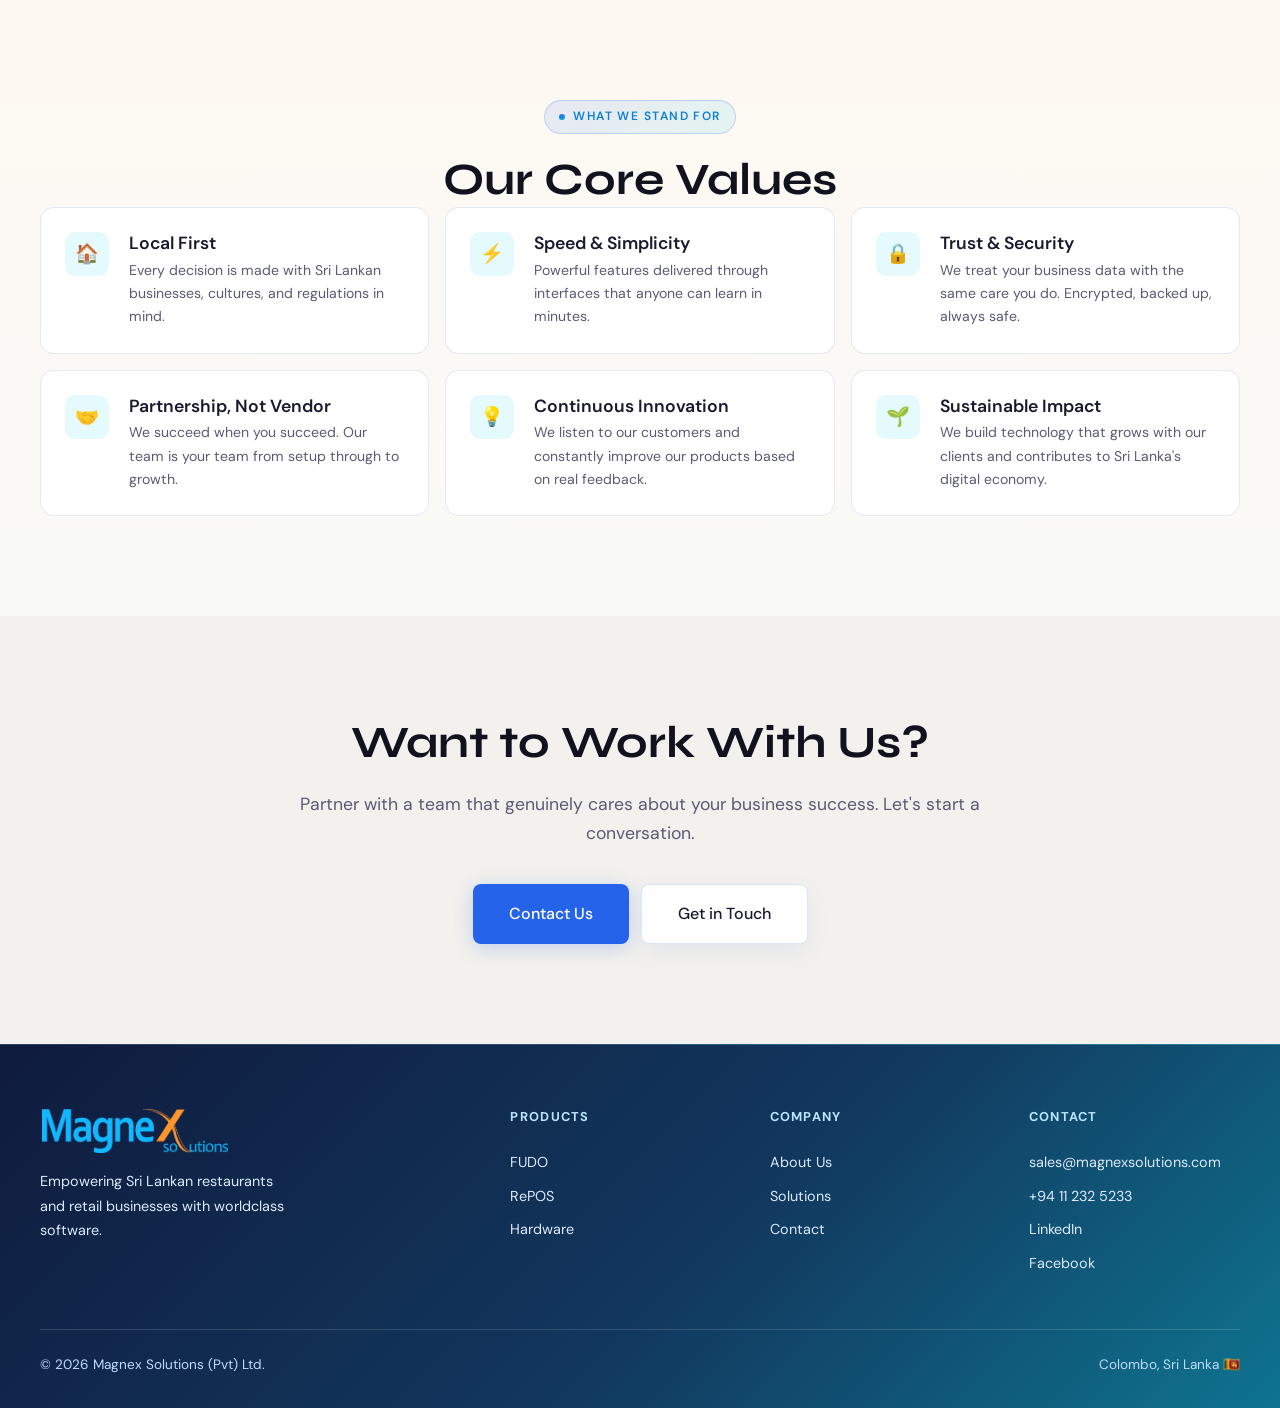
==== commit 59265d66: "Add files via upload" ====
--- a/about.html
+++ b/about.html
@@ -13,6 +13,10 @@
         align-items: center;
       }
 
+      .story-layout > * {
+        min-width: 0;
+      }
+
       .story-left h2 {
         margin-bottom: 24px;
       }
@@ -30,6 +34,11 @@
         box-shadow: 0 4px 24px rgba(0, 0, 0, 0.06);
         position: relative;
         overflow: hidden;
+      }
+
+      .story-visual > * {
+        position: relative;
+        z-index: 1;
       }
 
       .story-visual::before {
@@ -149,6 +158,10 @@
         gap: 16px;
       }
 
+      .values-grid > * {
+        min-width: 0;
+      }
+
       /* Team */
       .team-grid {
         display: grid;
@@ -185,21 +198,18 @@
           grid-template-columns: repeat(2, minmax(0, 1fr));
         }
         .team-grid {
-          grid-template-columns: repeat(2, 1fr);
-        }
-        .stats-banner {
-          grid-template-columns: repeat(2, 1fr);
-        }
-        .stats-banner-item:nth-child(2) {
-          border-right: none;
-        }
-      }
-
-      @media (max-width: 768px) {
+          grid-template-columns: repeat(2, minmax(0, 1fr));
+        }
+      }
+
+      @media (max-width: 900px) {
         .story-layout {
           grid-template-columns: 1fr;
           gap: 40px;
         }
+      }
+
+      @media (max-width: 768px) {
         .mv-grid {
           grid-template-columns: 1fr;
         }
@@ -207,11 +217,24 @@
           grid-template-columns: 1fr;
         }
         .team-grid {
-          grid-template-columns: repeat(2, 1fr);
+          grid-template-columns: repeat(2, minmax(0, 1fr));
         }
         .stats-banner {
-          grid-template-columns: repeat(2, minmax(0, 1fr));
+          grid-template-columns: 1fr;
           padding: 32px;
+          gap: 24px;
+        }
+        .stats-banner-item {
+          border-right: none;
+          border-bottom: 1px solid var(--border-subtle);
+          padding: 0 0 24px;
+        }
+        .stats-banner-item:last-child {
+          border-bottom: none;
+          padding-bottom: 0;
+        }
+        .page-hero h1 br {
+          display: none;
         }
       }
 
@@ -225,17 +248,31 @@
         .stats-banner {
           grid-template-columns: 1fr;
         }
-        .stats-banner-item {
-          border-right: none;
-          border-bottom: 1px solid var(--border-subtle);
-          padding: 0 0 20px;
-        }
-        .stats-banner-item:last-child {
-          border-bottom: none;
-          padding-bottom: 0;
-        }
         .value-item {
           padding: 20px;
+        }
+      }
+
+      @media (max-width: 420px) {
+        .story-visual {
+          padding: 22px 18px;
+        }
+        .timeline {
+          padding-left: 18px;
+        }
+        .timeline-item {
+          padding-left: 18px;
+        }
+        .stats-banner {
+          padding: 24px 18px;
+        }
+        .value-item {
+          gap: 14px;
+        }
+        .value-icon {
+          width: 38px;
+          height: 38px;
+          border-radius: 9px;
         }
       }
     </style>
@@ -284,7 +321,7 @@
           </ul>
           <div class="nav__actions">
             <a href="contact.html" class="btn btn-secondary btn-sm"
-              >Contact Us</a
+              >Book Demo</a
             >
             <!--<a href="contact.html#demo" class="btn btn-primary btn-sm"
               >Book Demo</a
@@ -675,7 +712,8 @@
           </div>
           <div class="footer__col">
             <h5>Products</h5>
-            <a href="fudo.html">FUDO</a><a href="repos.html">RePOS</a><a href="hardware.html">Hardware</a>
+            <a href="fudo.html">FUDO</a><a href="repos.html">RePOS</a
+            ><a href="hardware.html">Hardware</a>
             <!--<a href="rateus.html">RateUS</a><a href="finx.html">FinX</a>-->
           </div>
           <div class="footer__col">
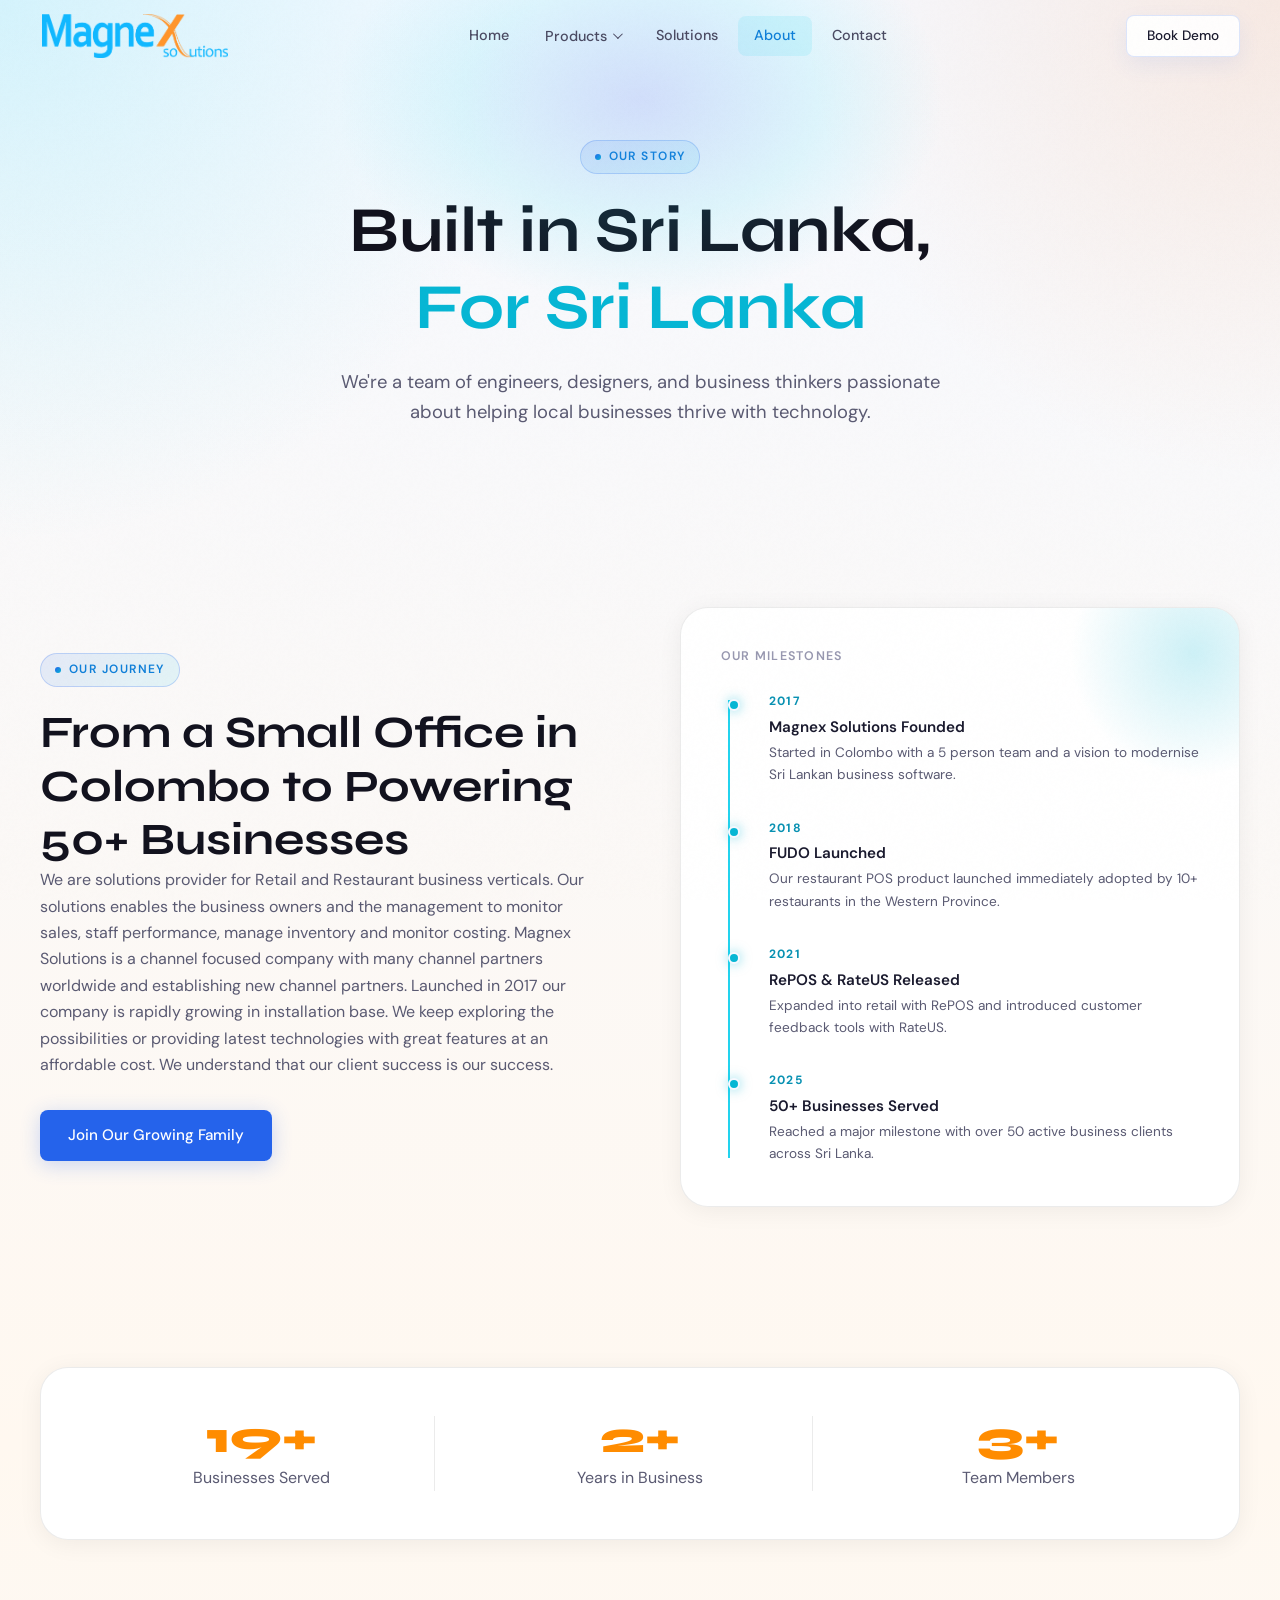
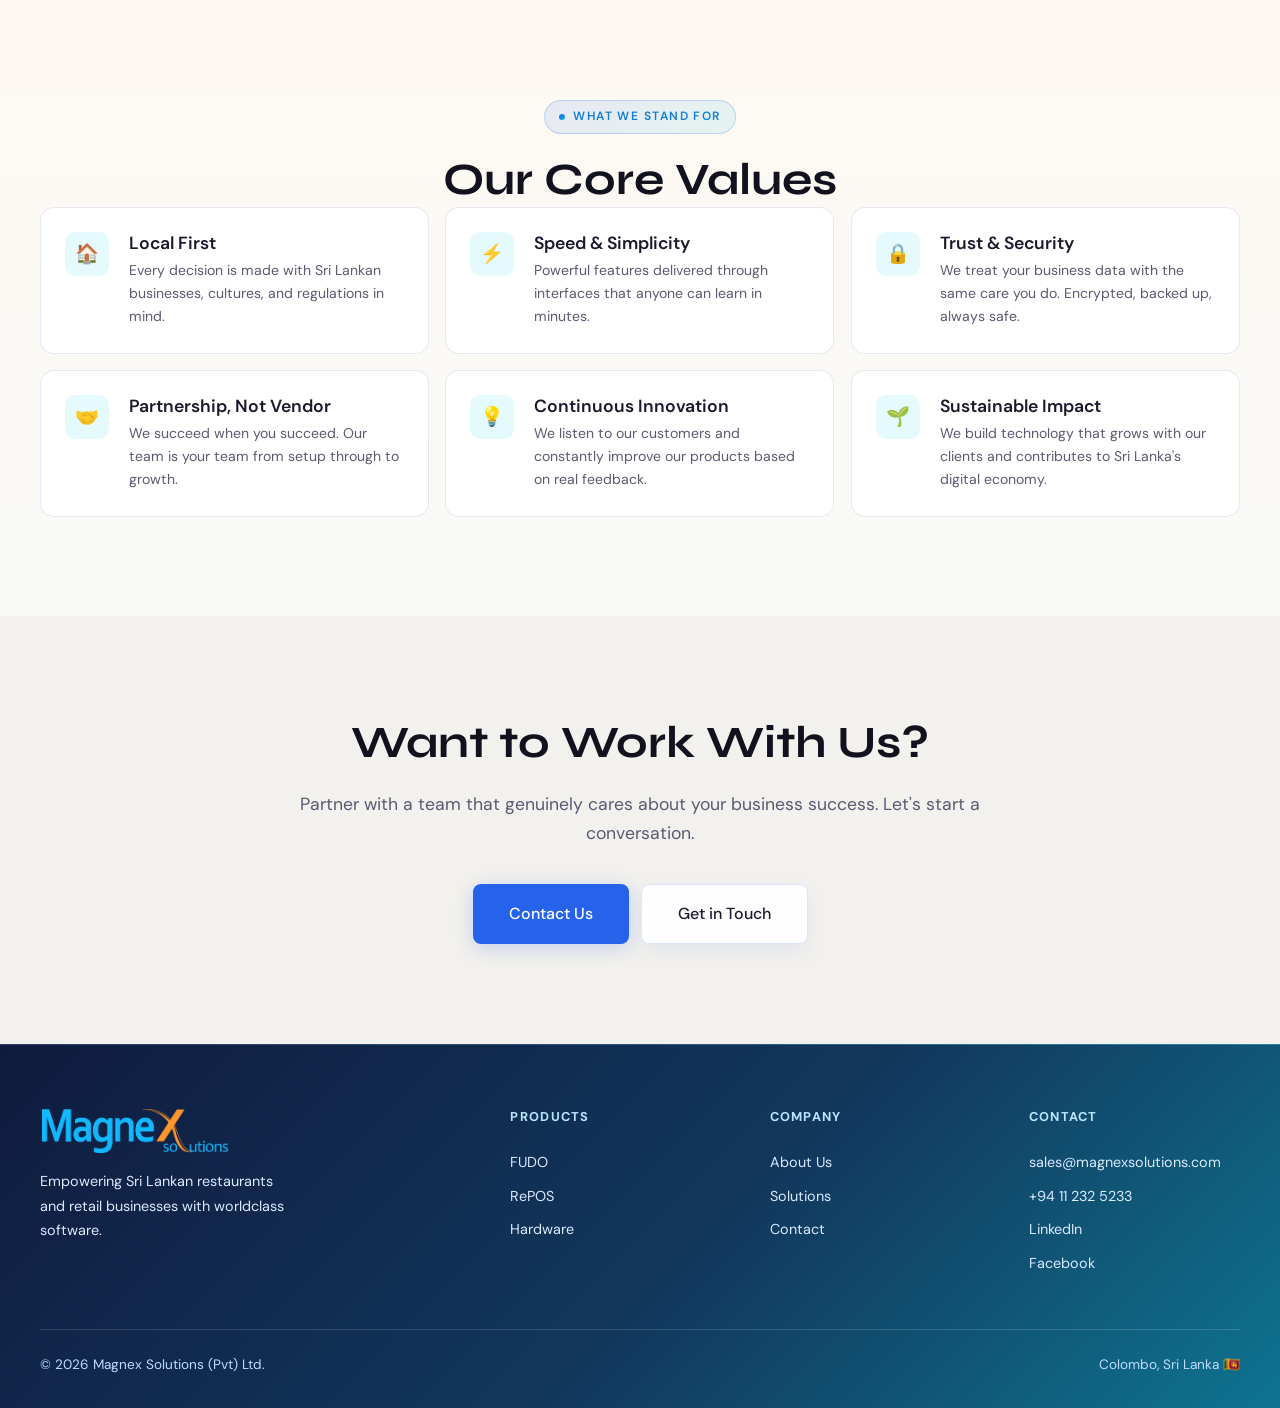
==== commit a6e47532: "add animations" ====
--- a/about.html
+++ b/about.html
@@ -405,7 +405,7 @@
                 <div class="timeline-year" style="color: #0891b2">2017</div>
                 <h5>Magnex Solutions Founded</h5>
                 <p>
-                  Started in Colombo with a 5-person team and a vision to
+                  Started in Colombo with a 5 person team and a vision to
                   modernise Sri Lankan business software.
                 </p>
               </div>
--- a/assets/css/style.css
+++ b/assets/css/style.css
@@ -173,7 +173,21 @@
   max-width: 100%;
   text-align: center;
   text-decoration: none;
-}
+  position: relative;
+  overflow: hidden;
+}
+
+.btn::after {
+  content: '';
+  position: absolute;
+  inset: 0;
+  background: linear-gradient(120deg, transparent 20%, rgba(255,255,255,0.34), transparent 80%);
+  transform: translateX(-120%);
+  transition: transform 0.55s ease;
+  pointer-events: none;
+}
+
+.btn:hover::after { transform: translateX(120%); }
 
 .btn-primary {
   background: #2563eb;
@@ -222,6 +236,7 @@
   z-index: 1000;
   height: var(--nav-height);
   transition: var(--transition);
+  animation: navDrop 0.65s ease both;
 }
 
 .nav.scrolled {
@@ -381,6 +396,14 @@
   background: rgba(34,211,238,0.12);
 }
 
+.nav__dropdown-link {
+  transform: translateX(0);
+}
+
+.nav__dropdown-link:hover {
+  transform: translateX(3px);
+}
+
 .nav__mobile-products {
   padding: 0 0 8px 0;
   display: grid;
@@ -463,6 +486,12 @@
   box-shadow: 0 18px 42px rgba(37,99,235,0.14), 0 0 0 1px rgba(6,182,212,0.2);
 }
 
+.card:hover .card__icon,
+.card:hover .product-logo,
+.feature-item:hover .card__icon {
+  animation: iconBob 0.7s ease;
+}
+
 .card__icon {
   width: 48px; height: 48px;
   border-radius: var(--radius-sm);
@@ -600,6 +629,11 @@
   to   { opacity: 1; transform: translateY(0); }
 }
 
+@keyframes navDrop {
+  from { opacity: 0; transform: translateY(-14px); }
+  to   { opacity: 1; transform: translateY(0); }
+}
+
 @keyframes fadeIn {
   from { opacity: 0; }
   to   { opacity: 1; }
@@ -613,6 +647,21 @@
 @keyframes float {
   0%, 100% { transform: translateY(0); }
   50%       { transform: translateY(-12px); }
+}
+
+@keyframes iconBob {
+  0%, 100% { transform: translateY(0) scale(1); }
+  45% { transform: translateY(-5px) scale(1.04); }
+}
+
+@keyframes fillMetric {
+  from { transform: scaleX(0); }
+  to   { transform: scaleX(1); }
+}
+
+@keyframes softGlow {
+  0%, 100% { opacity: 0.9; filter: saturate(1); }
+  50% { opacity: 1; filter: saturate(1.25); }
 }
 
 .animate-up { animation: fadeUp 0.7s ease forwards; }
@@ -724,16 +773,41 @@
 }
 .form-success.visible { display: block; }
 
+.form-success.error {
+  background: rgba(248, 113, 113, 0.1);
+  border-color: rgba(248, 113, 113, 0.3);
+  color: #ef4444;
+}
+
 /* ── SCROLL REVEAL ───────────────────────────────────────────── */
 .reveal {
   opacity: 0;
-  transform: translateY(20px);
-  transition: opacity 0.6s ease, transform 0.6s ease;
+  transform: translateY(26px);
+  transition: opacity 0.7s ease, transform 0.7s cubic-bezier(0.2, 0.8, 0.2, 1);
+  transition-delay: var(--reveal-delay, 0ms);
+  will-change: opacity, transform;
 }
 
 .reveal.revealed {
   opacity: 1;
   transform: none;
+}
+
+.features-grid .feature-item,
+.products-grid .product-card,
+.testimonials-grid .testimonial-card,
+.why-point {
+  will-change: transform;
+}
+
+.metric-fill {
+  transform: scaleX(0);
+  transform-origin: left center;
+}
+
+.why-visual.revealed .metric-fill,
+.reveal.revealed .metric-fill {
+  animation: fillMetric 1s 0.15s cubic-bezier(0.2, 0.8, 0.2, 1) forwards;
 }
 
 /* ── PRODUCT TAG ─────────────────────────────────────────────── */
@@ -755,6 +829,15 @@
 
 .product-card:hover::before { opacity: 1; }
 
+.product-card .badge {
+  transition: transform 0.25s ease, box-shadow 0.25s ease;
+}
+
+.product-card:hover .badge {
+  transform: translateY(-2px);
+  box-shadow: 0 8px 18px rgba(37,99,235,0.1);
+}
+
 /* ── TESTIMONIAL ─────────────────────────────────────────────── */
 .testimonial-stars {
   color: #fbbf24;
@@ -811,6 +894,11 @@
 
 .cta-inner h2 { margin-bottom: 20px; }
 .cta-inner p  { font-size: 1.1rem; margin-bottom: 36px; }
+
+.cta-inner.revealed .section-label,
+.text-center.revealed .section-label {
+  animation: softGlow 2.4s ease-in-out infinite;
+}
 
 /* ── SOLUTION TABS ───────────────────────────────────────────── */
 .tab-nav {
@@ -1027,3 +1115,20 @@
   .page-hero p { font-size: 1rem; }
   .nav__logo-icon--image { width: 138px; }
 }
+
+@media (prefers-reduced-motion: reduce) {
+  *,
+  *::before,
+  *::after {
+    animation-duration: 0.001ms !important;
+    animation-iteration-count: 1 !important;
+    scroll-behavior: auto !important;
+    transition-duration: 0.001ms !important;
+  }
+
+  .reveal,
+  .metric-fill {
+    opacity: 1 !important;
+    transform: none !important;
+  }
+}
